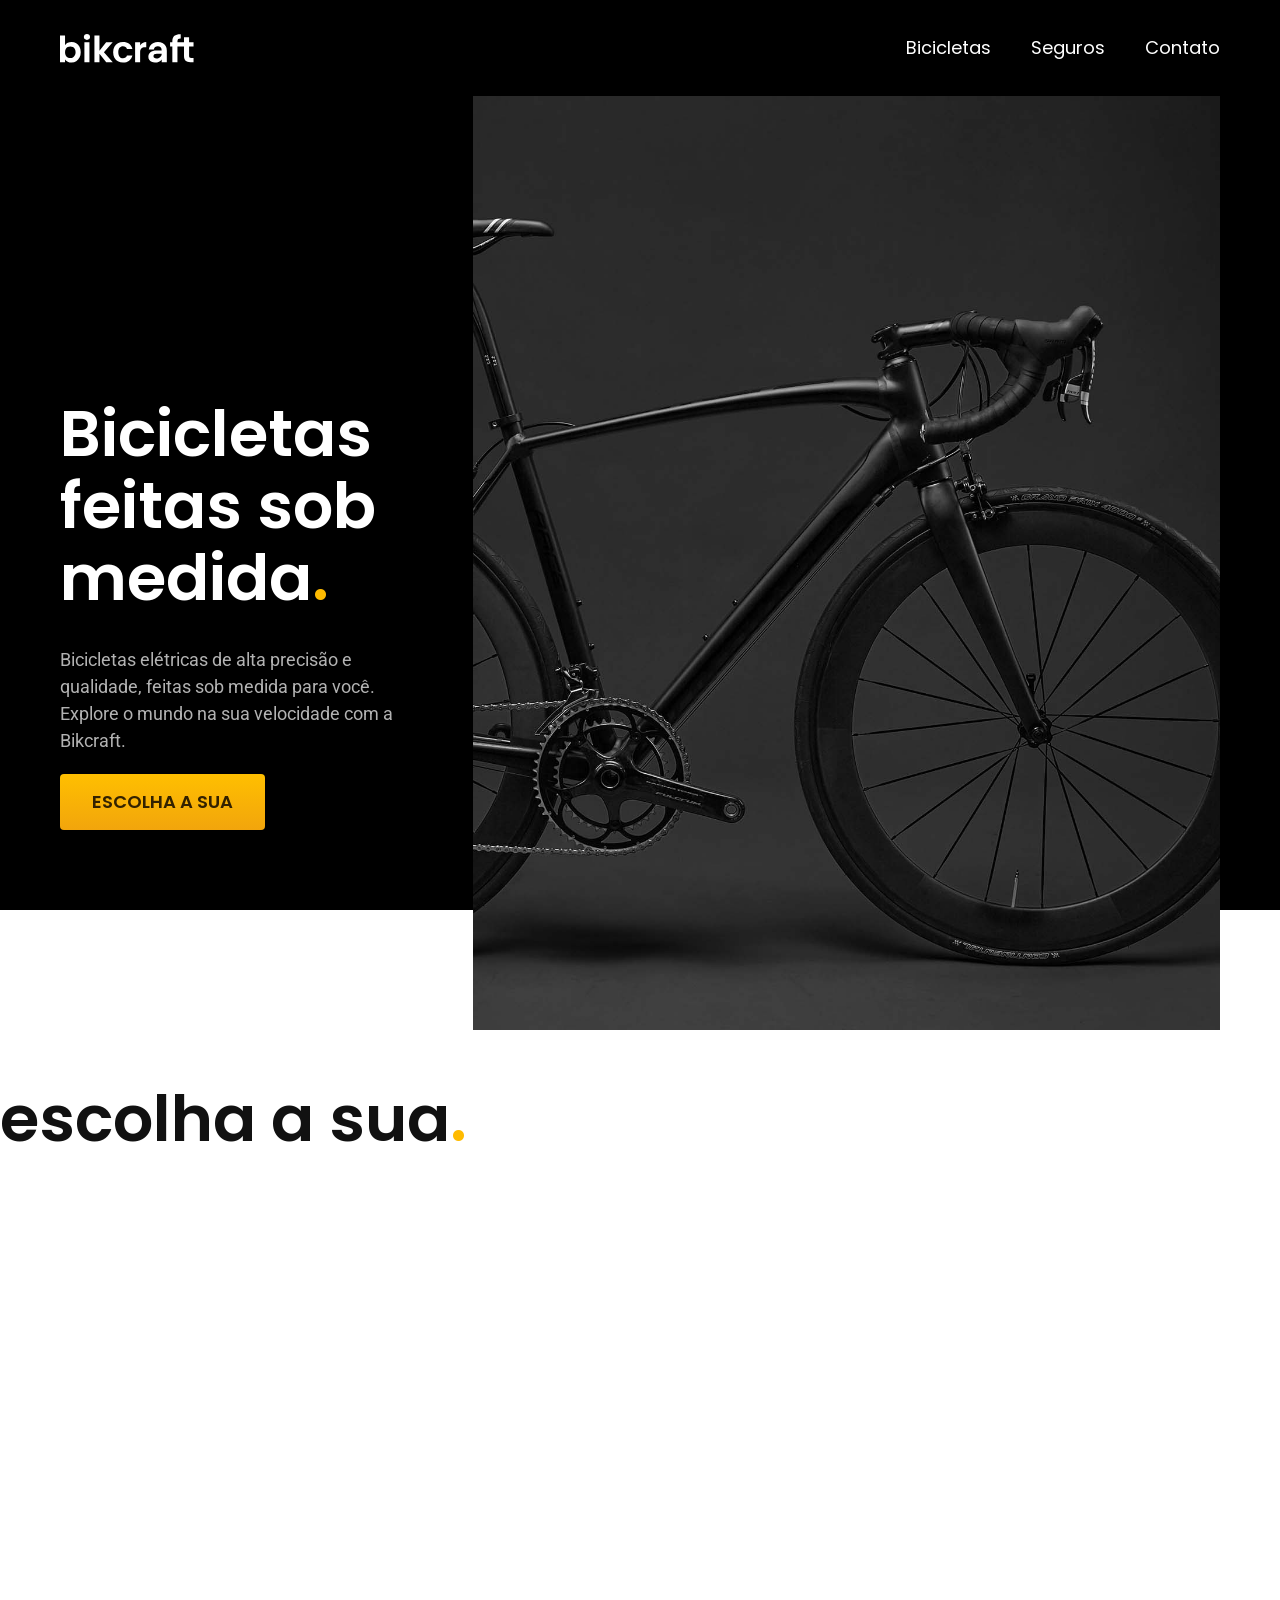
==== index.html @ 5e31e91d "Tipografia Utilitária" ====
<!DOCTYPE html>

<html lang="pt-br">

<head>
    <meta charset="UTF-8">
    <meta name="viewport" content="width=device-width, initial-scale=1.0">
    <title>Bikcraft - Bicicletas Elétricas</title>
    <meta name="description" content="Bicicletas elétricas de alta precisão e qualidade, feitas sob medida para o cliente. Explore o mundo na sua velocidade com a Bikcraft.">

    <link rel="stylesheet" href="./css/style.css">

    <link rel="preconnect" href="https://fonts.googleapis.com">
    <link rel="preconnect" href="https://fonts.gstatic.com" crossorigin>
    <link href="https://fonts.googleapis.com/css2?family=Poppins:wght@400;600&family=Roboto:ital,wght@0,100..900;1,100..900&display=swap" rel="stylesheet">
</head>

<body>
    <header class="header-bg">
        <div class="header">
            <a href="./">
                <img src="./img/bikcraft.svg" alt="Bikcraft">
            </a>
            <nav aria-label="primaria">
                <ul class="header-menu font-1-m cor-0">
                    <li><a href="./bicicletas.html">Bicicletas</a></li>
                    <li><a href="./seguros.html">Seguros</a></li>
                    <li><a href="./contato.html">Contato</a></li>
                </ul>
            </nav>
        </div>
    </header>

    <main class="introducao-bg">
        <div class="introducao">
            <div class="introducao-conteudo">
                <h1 class="font-1-xxl cor-0">Bicicletas feitas sob medida<span class="cor-p1">.</span></h1>
                <p class="font-2-l cor-5">Bicicletas elétricas de alta precisão e qualidade, feitas sob medida para você. Explore o mundo na sua velocidade com a Bikcraft.</p>
                <a class="botao" href="./bicicletas.html">Escolha a sua</a>
            </div>
            <div>
                <img src="./img/fotos/introducao.jpg" alt="Bicicleta elétrica preta">
            </div>

        </div>

    </main>

    <h2 class="font-1-xxl">escolha a sua<span class="cor-p1">.</span></h2>
</body>


</html>
---- css/style.css ----
@import "./global/global.css";
@import "./utilidades/tipografia.css";
@import "./utilidades/cores.css";

@import "./global/header.css";

/* Utilitários */
@import "./utilidades/componentes.css";

/* Home */
@import "./home/introducao.css";
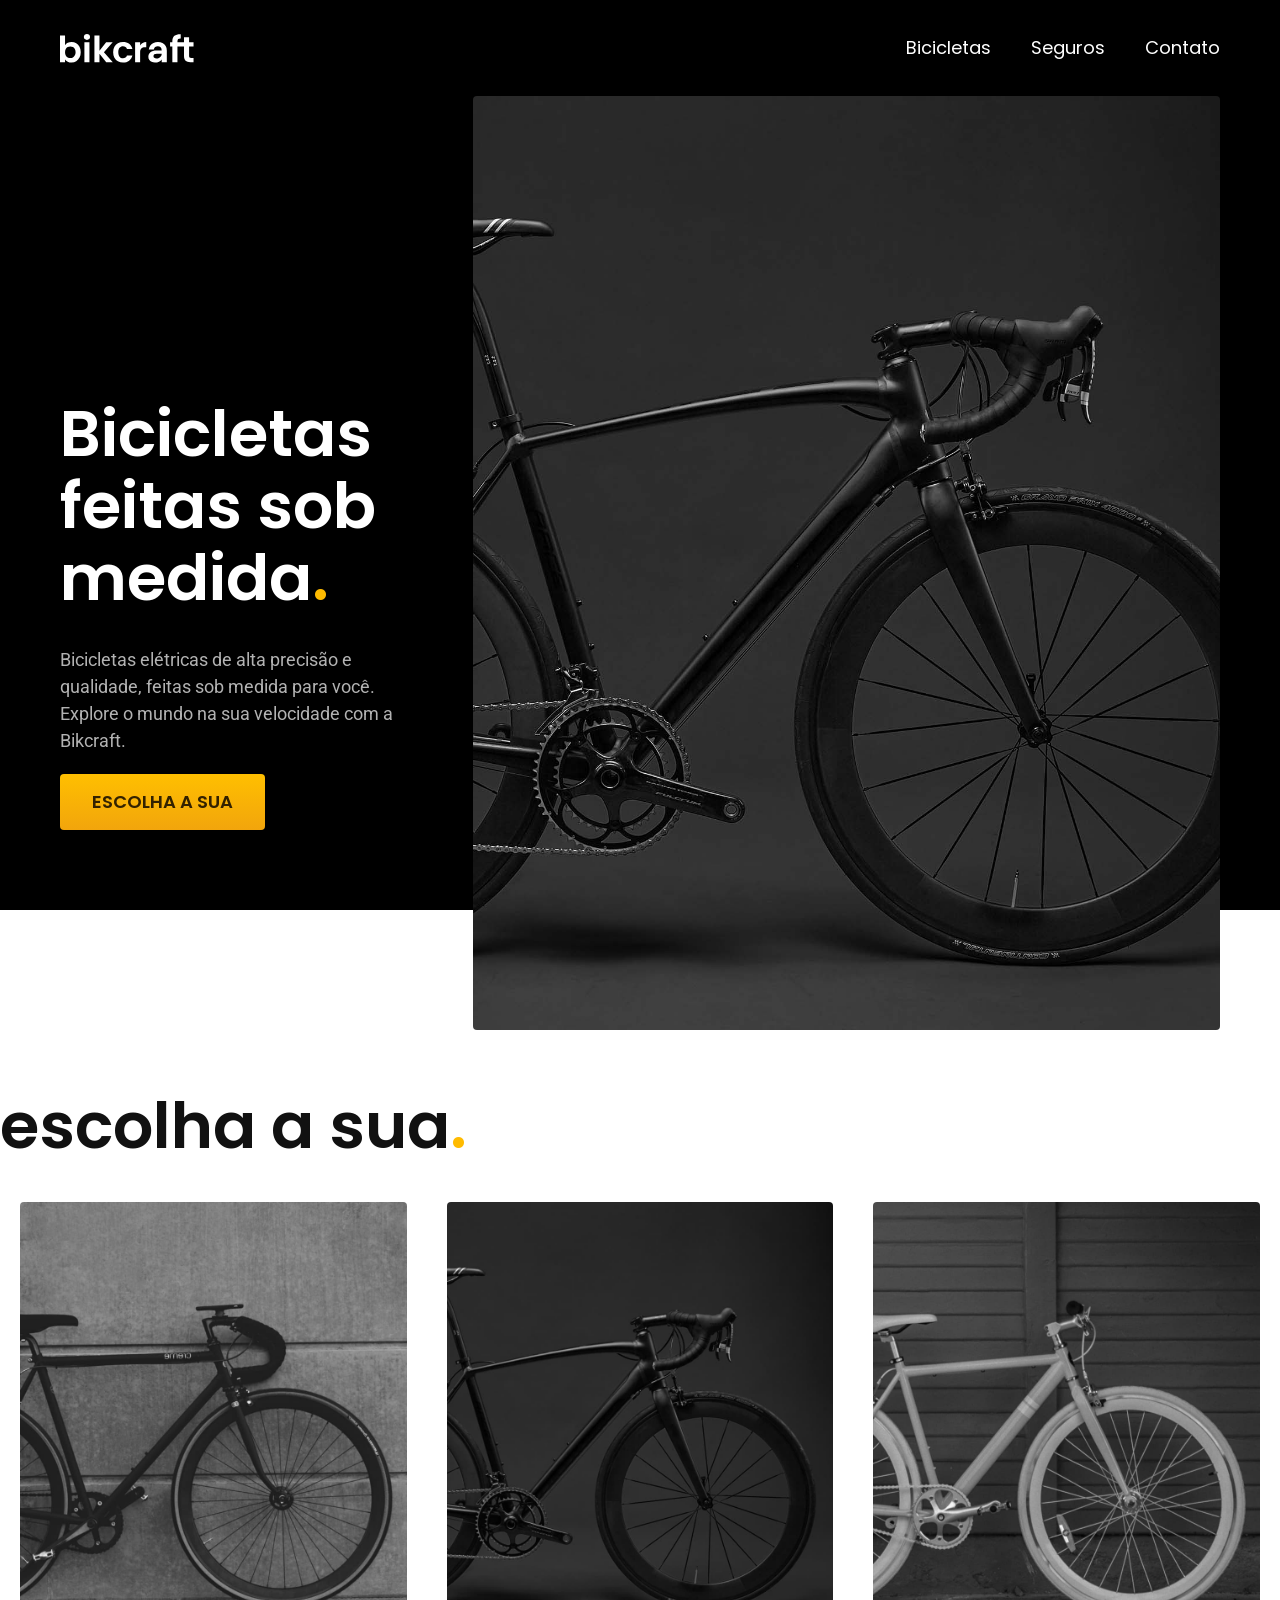
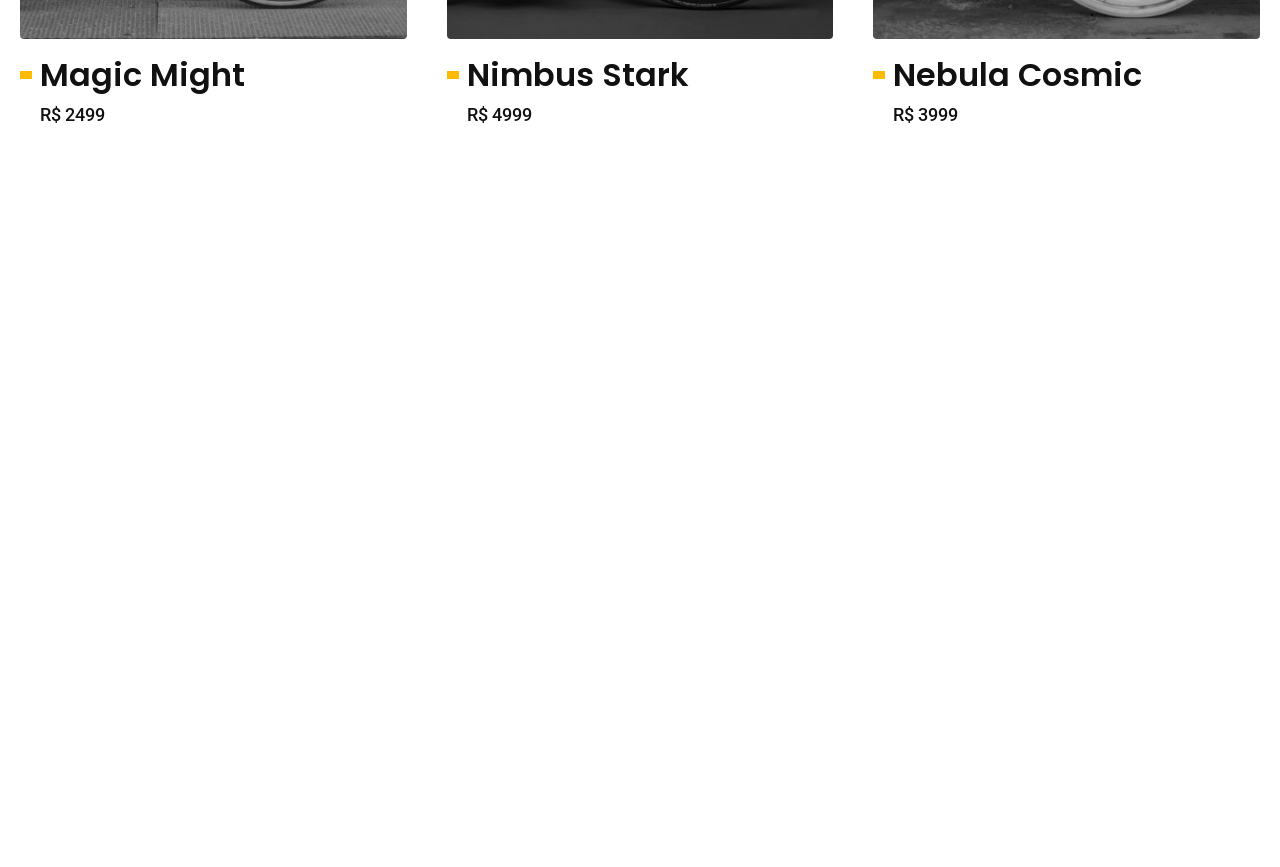
==== commit b3e30473: "Bicicletas Lista" ====
--- a/index.html
+++ b/index.html
@@ -46,7 +46,34 @@
 
     </main>
 
-    <h2 class="font-1-xxl">escolha a sua<span class="cor-p1">.</span></h2>
+    <article class="bicicletas-lista">
+        <h2 class="font-1-xxl">escolha a sua<span class="cor-p1">.</span></h2>
+
+        <ul>
+            <li>
+                <a href="./bicicletas/magic.html">
+                    <img src="/img/bicicletas/magic-home.jpg" alt="Bicicleta preta">
+                    <h3 class="font-1-xl">Magic Might</h3>
+                    <span class="font-2-m">R$ 2499</span>
+                </a>
+            </li>
+            <li>
+                <a href="./bicicletas/nimbus.html">
+                    <img src="/img/bicicletas/nimbus-home.jpg" alt="Bicicleta preta">
+                    <h3 class="font-1-xl">Nimbus Stark</h3>
+                    <span class="font-2-m">R$ 4999</span>
+                </a>
+            </li>
+            <li>
+                <a href="./bicicletas/nebula.html">
+                    <img src="/img/bicicletas/nebula-home.jpg" alt="Bicicleta preta">
+                    <h3 class="font-1-xl">Nebula Cosmic</h3>
+                    <span class="font-2-m">R$ 3999</span>
+                </a>
+            </li>
+        </ul>
+    </article>
+
 </body>
 
 
--- a/css/style.css
+++ b/css/style.css
@@ -9,3 +9,6 @@
 
 /* Home */
 @import "./home/introducao.css";
+
+/* Bicicletas */
+@import "./bicicletas/bicicletas-lista.css";
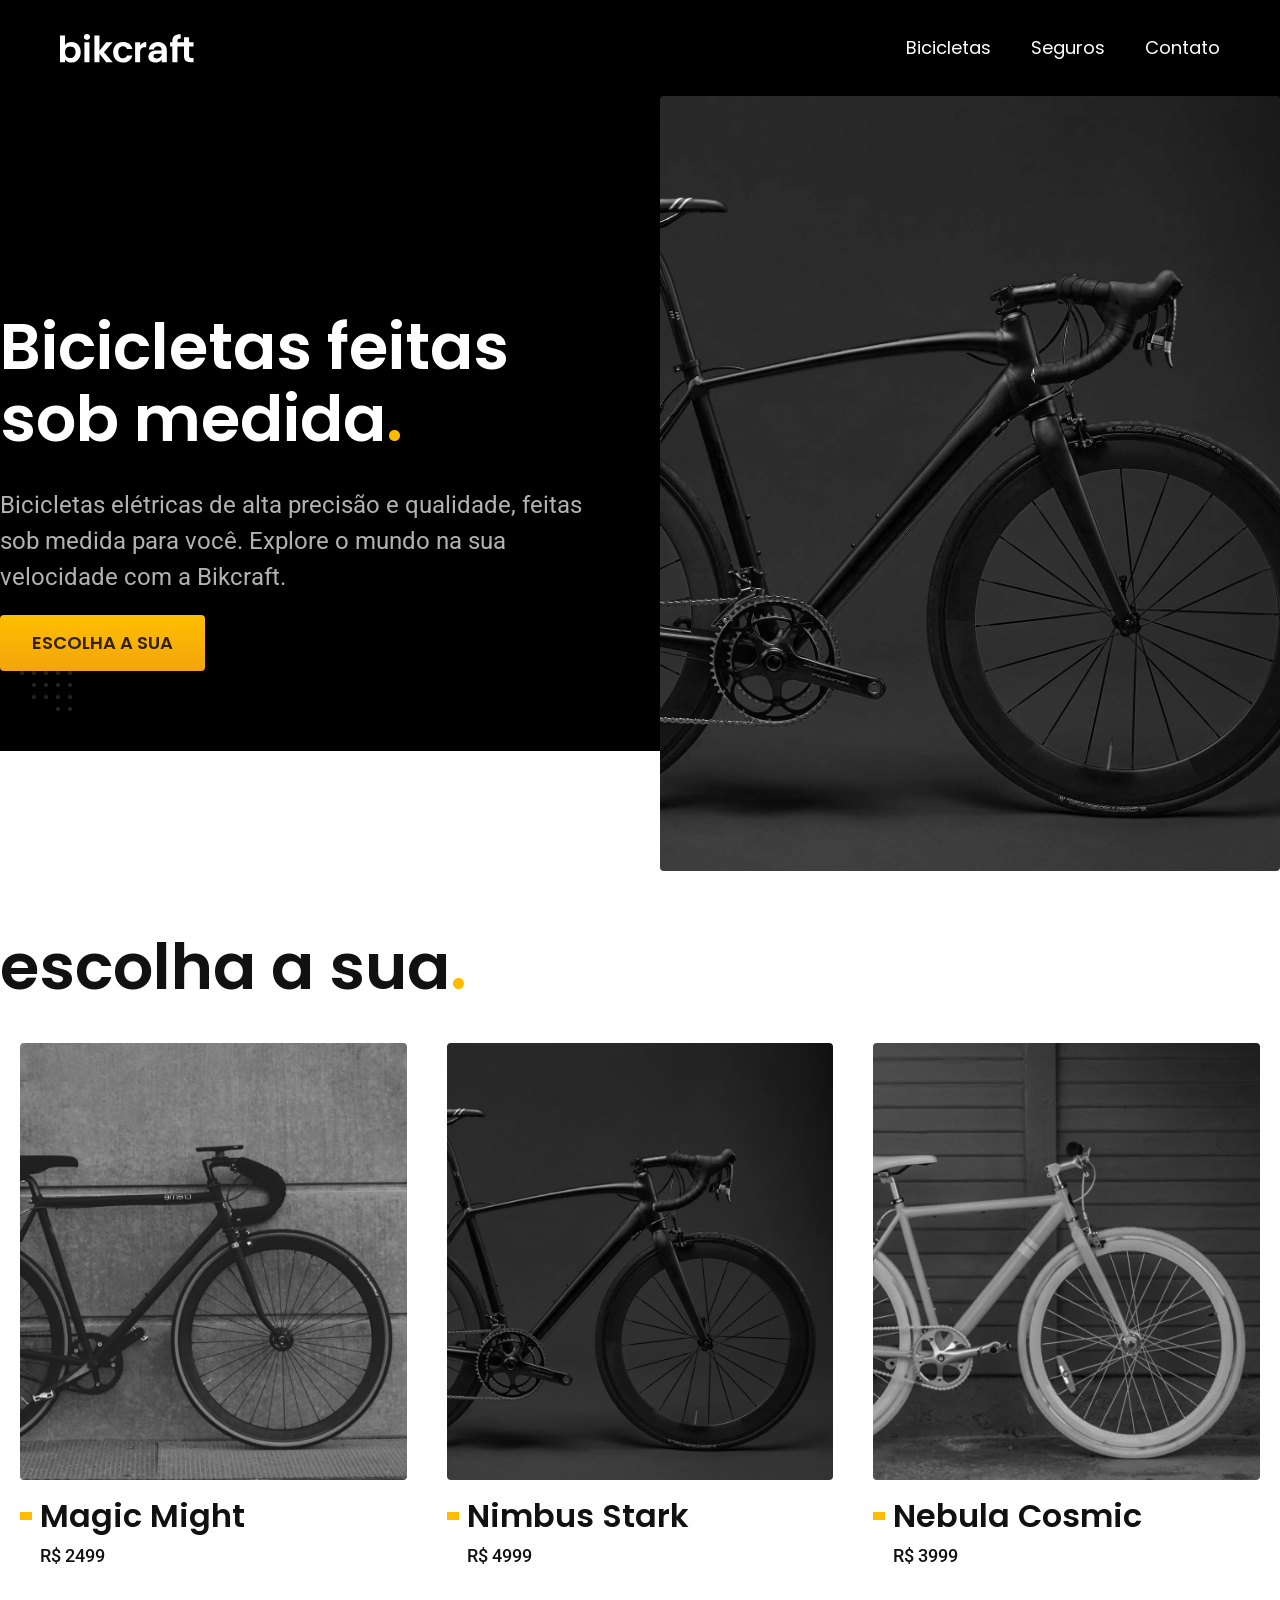
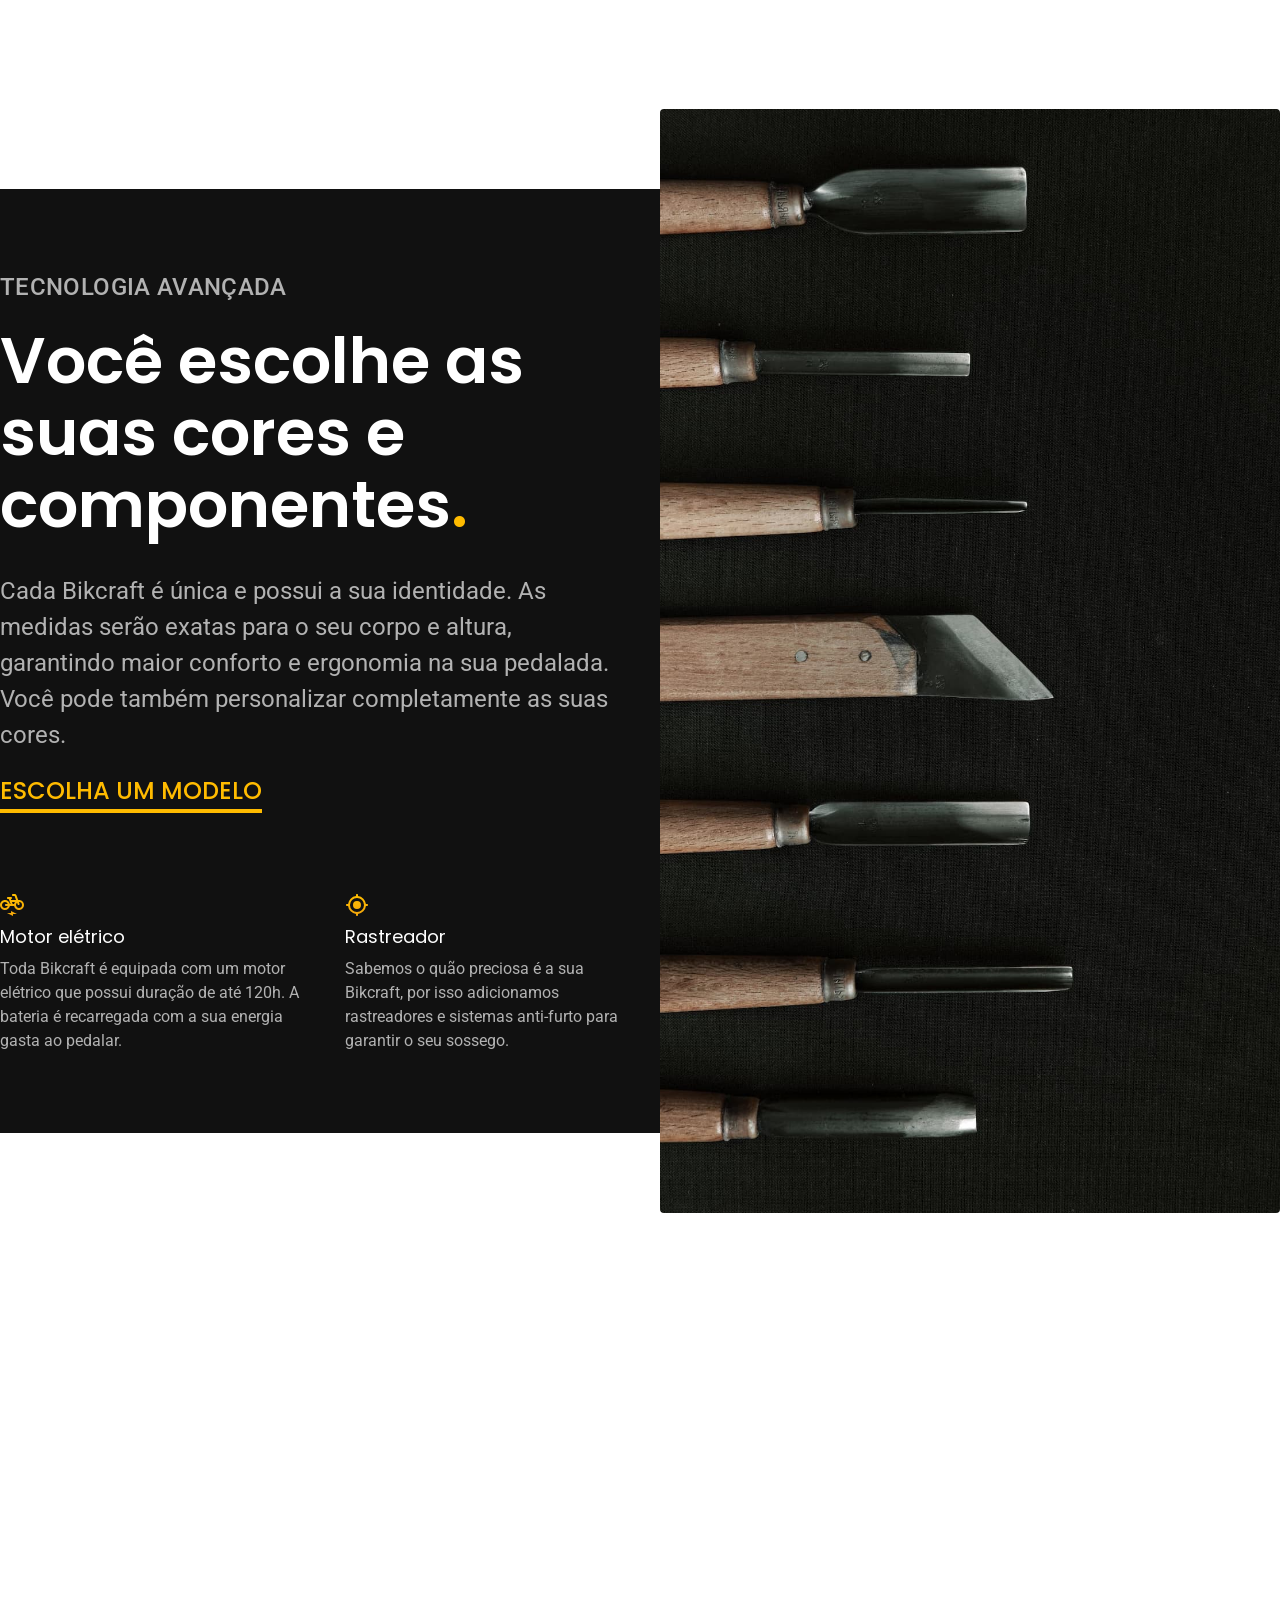
==== commit a32d0a0a: "Tecnologia" ====
--- a/index.html
+++ b/index.html
@@ -74,6 +74,31 @@
         </ul>
     </article>
 
+    <article class="tecnologia-bg">
+        <div class="tecnologia container">
+            <div class="tecnologia-conteudo">
+                <span class="font-2-l-b cor-5">Tecnologia Avançada</span>
+                <h2 class="font-1-xxl cor-0">Você escolhe as suas cores e componentes<span class="cor-p1">.</span></h2>
+                <p class="font-2-l cor-5">Cada Bikcraft é única e possui a sua identidade. As medidas serão exatas para o seu corpo e altura, garantindo maior conforto e ergonomia na sua pedalada. Você pode também personalizar completamente as suas cores.</p>
+                <a class="link" href="./bicicletas.html">Escolha um modelo</a>
+                <div class="tecnologia-vantagens">
+                    <div>
+                        <img src="./img/icones/eletrica.svg" alt="">
+                        <h3 class="font-1-m cor-0">Motor elétrico</h3>
+                        <p class="font-2-s cor-5">Toda Bikcraft é equipada com um motor elétrico que possui duração de até 120h. A bateria é recarregada com a sua energia gasta ao pedalar.</p>
+                    </div>
+                    <div>
+                        <img src="./img/icones/rastreador.svg" alt="">
+                        <h3 class="font-1-m cor-0">Rastreador</h3>
+                        <p class="font-2-s cor-5">Sabemos o quão preciosa é a sua Bikcraft, por isso adicionamos rastreadores e sistemas anti-furto para garantir o seu sossego.</p>
+                    </div>
+                </div>
+            </div>
+            <div class="tecnologia-imagem">
+                <img src="./img/fotos/tecnologia.jpg" alt="">
+            </div>
+        </div>
+    </article>
 </body>
 
 
--- a/css/style.css
+++ b/css/style.css
@@ -9,6 +9,7 @@
 
 /* Home */
 @import "./home/introducao.css";
+@import "./home/tecnologia.css";
 
 /* Bicicletas */
 @import "./bicicletas/bicicletas-lista.css";
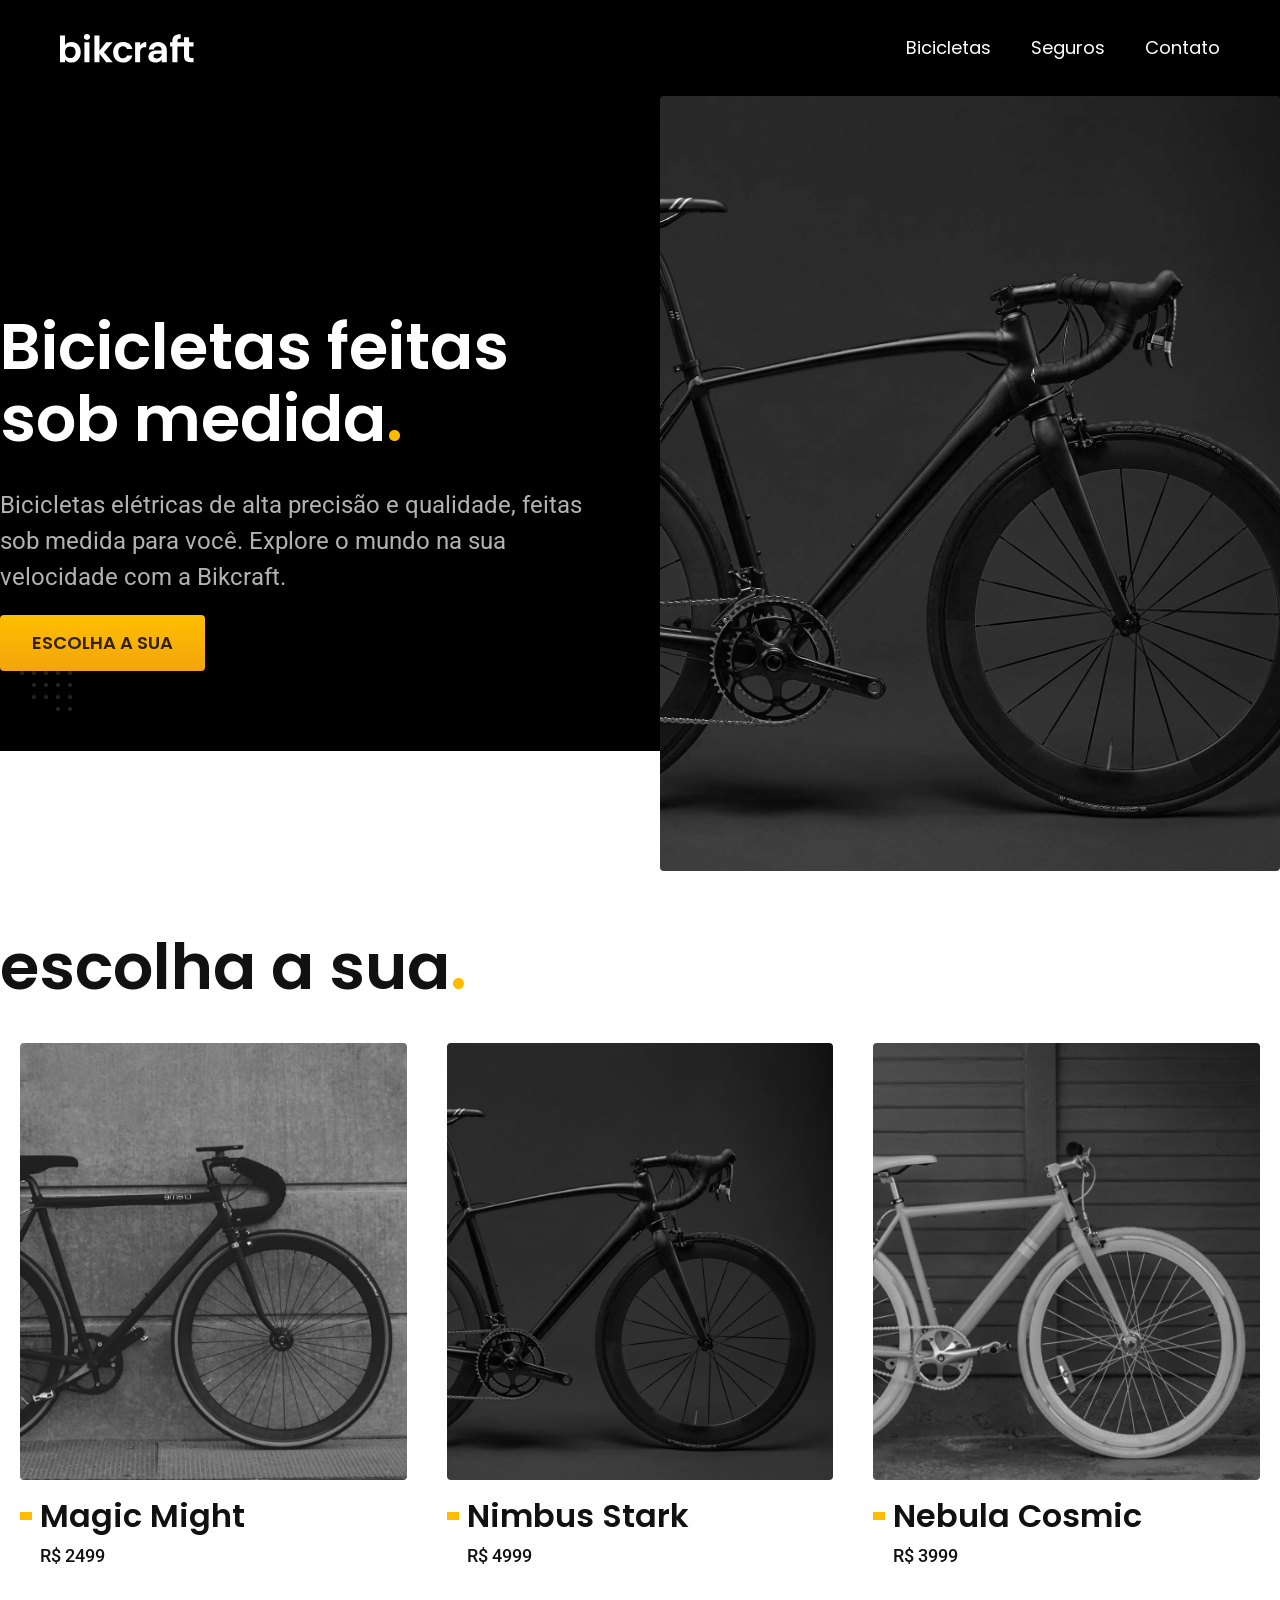
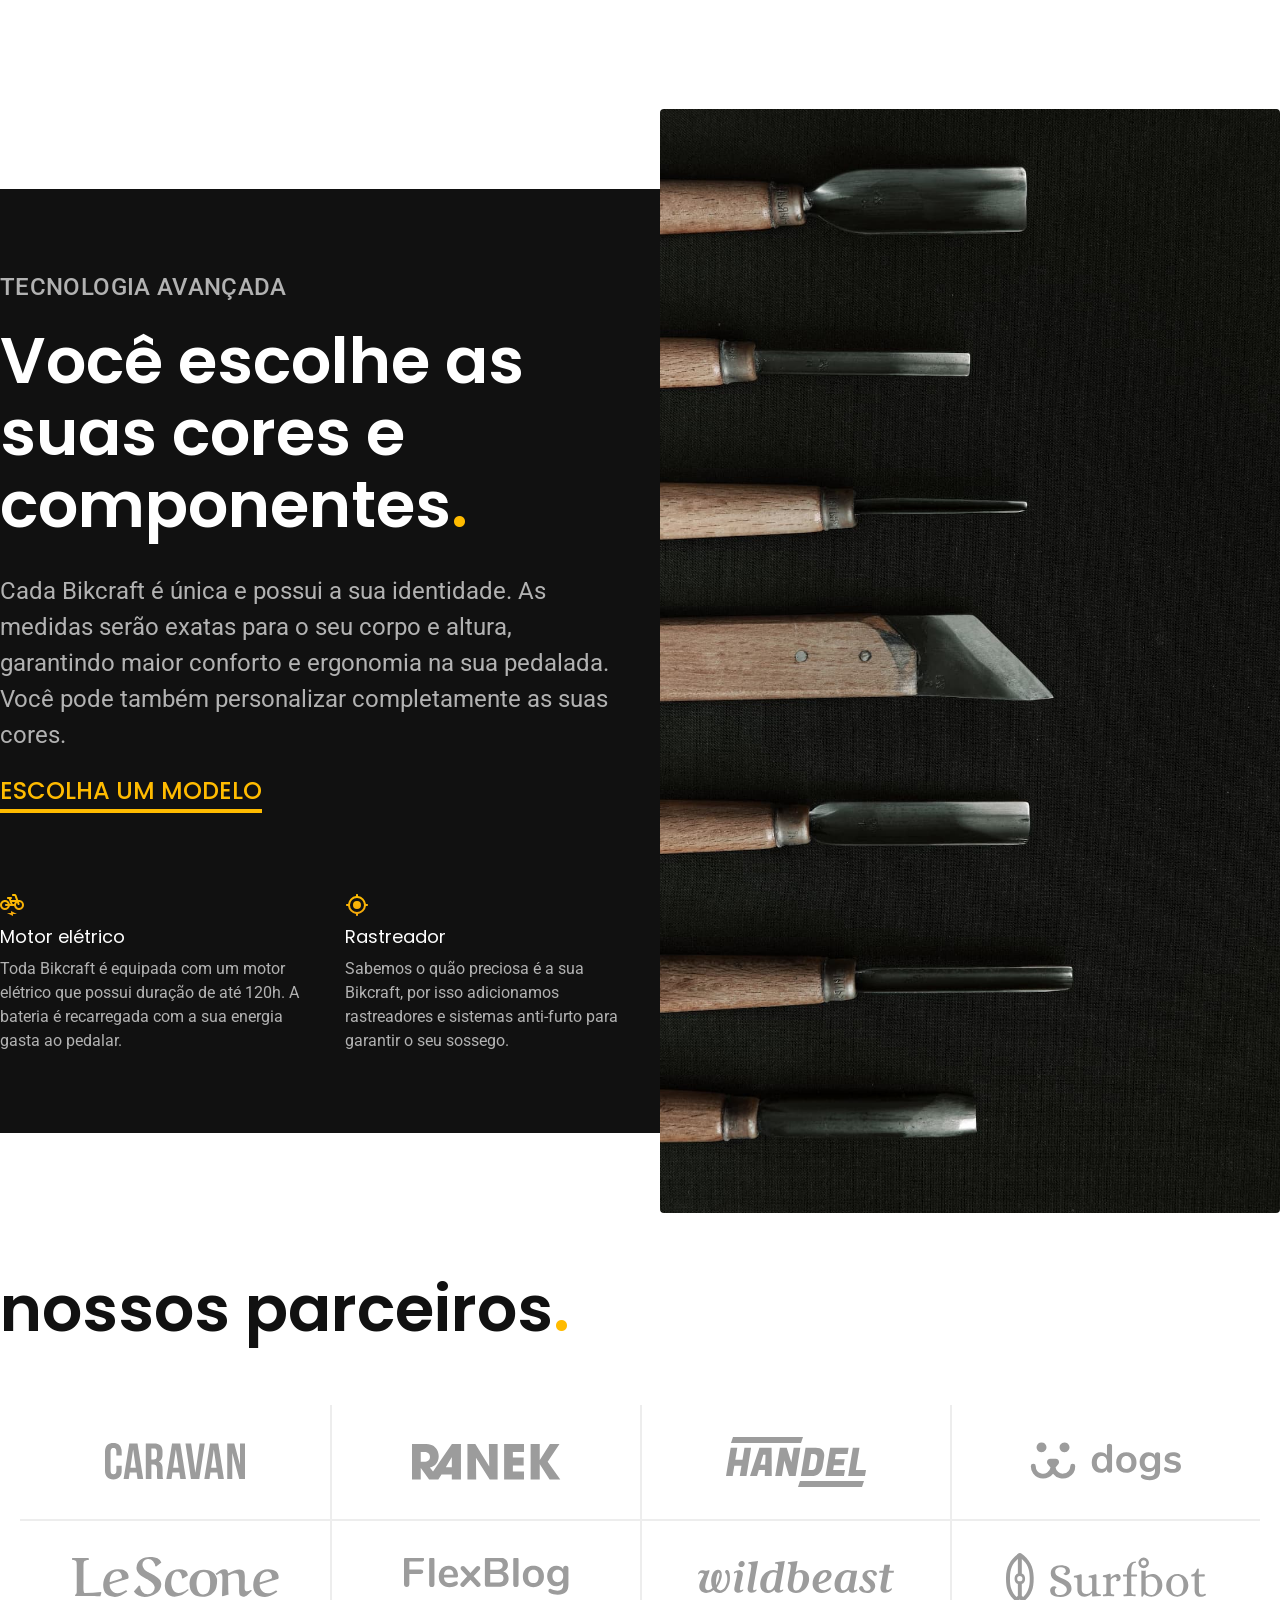
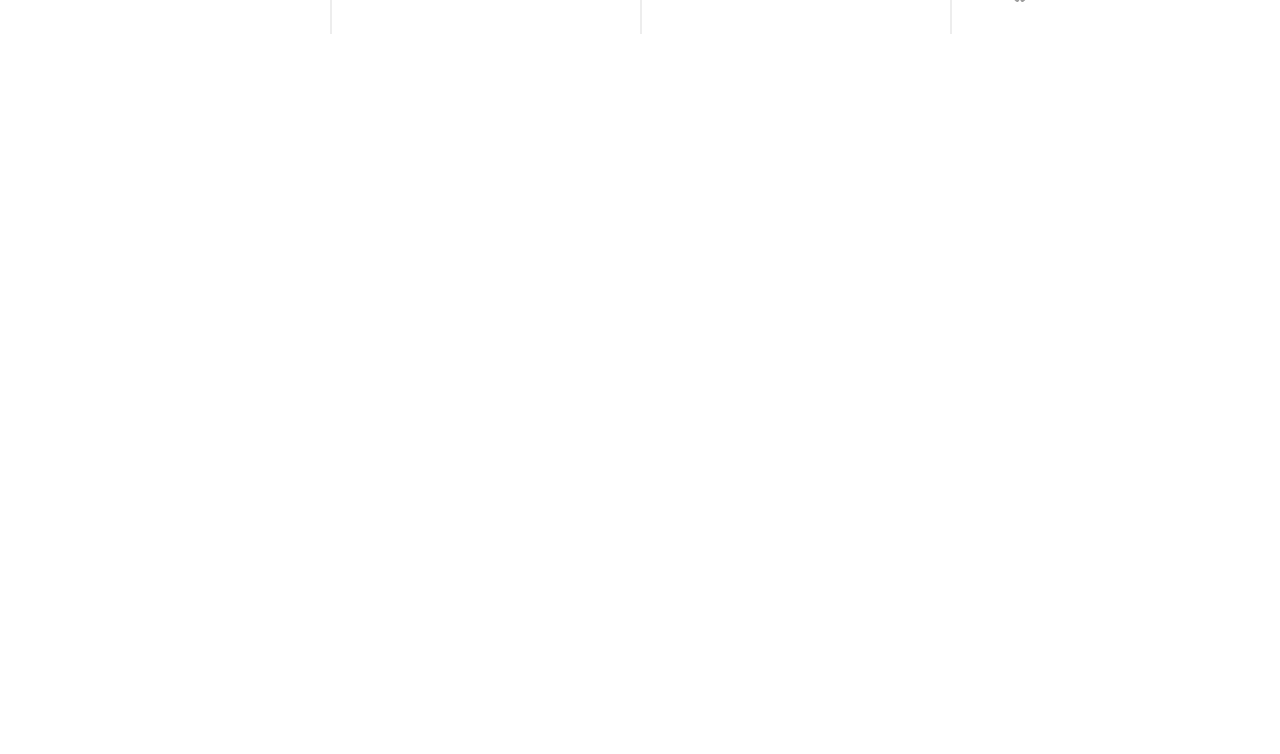
==== commit 28dde0f3: "Parceiros" ====
--- a/index.html
+++ b/index.html
@@ -99,6 +99,21 @@
             </div>
         </div>
     </article>
+
+    <section class="parceiros" aria-label="Nossos Parceiros">
+        <h2 class="container font-1-xxl">nossos parceiros<span class="cor-p1">.</span></h2>
+
+        <ul>
+            <li><img src="./img/parceiros/caravan.svg" alt="Caravan" width="140" height="38"></li>
+            <li><img src="./img/parceiros/ranek.svg" alt="Ranek" width="149" height="36"></li>
+            <li><img src="./img/parceiros/handel.svg" alt="Handel" width="140" height="50"></li>
+            <li><img src="./img/parceiros/dogs.svg" alt="Dogs" width="152" height="39"></li>
+            <li><img src="./img/parceiros/lescone.svg" alt="LeScone" width="208" height="41"></li>
+            <li><img src="./img/parceiros/flexblog.svg" alt="FlexBlog" width="165" height="38"></li>
+            <li><img src="./img/parceiros/wildbeast.svg" alt="Wildbeast" width="196" height="34"></li>
+            <li><img src="./img/parceiros/surfbot.svg" alt="Surfbot" width="200" height="49"></li>
+        </ul>
+    </section>
 </body>
 
 
--- a/css/style.css
+++ b/css/style.css
@@ -10,6 +10,6 @@
 /* Home */
 @import "./home/introducao.css";
 @import "./home/tecnologia.css";
-
+@import "./home/parceiros.css";
 /* Bicicletas */
 @import "./bicicletas/bicicletas-lista.css";
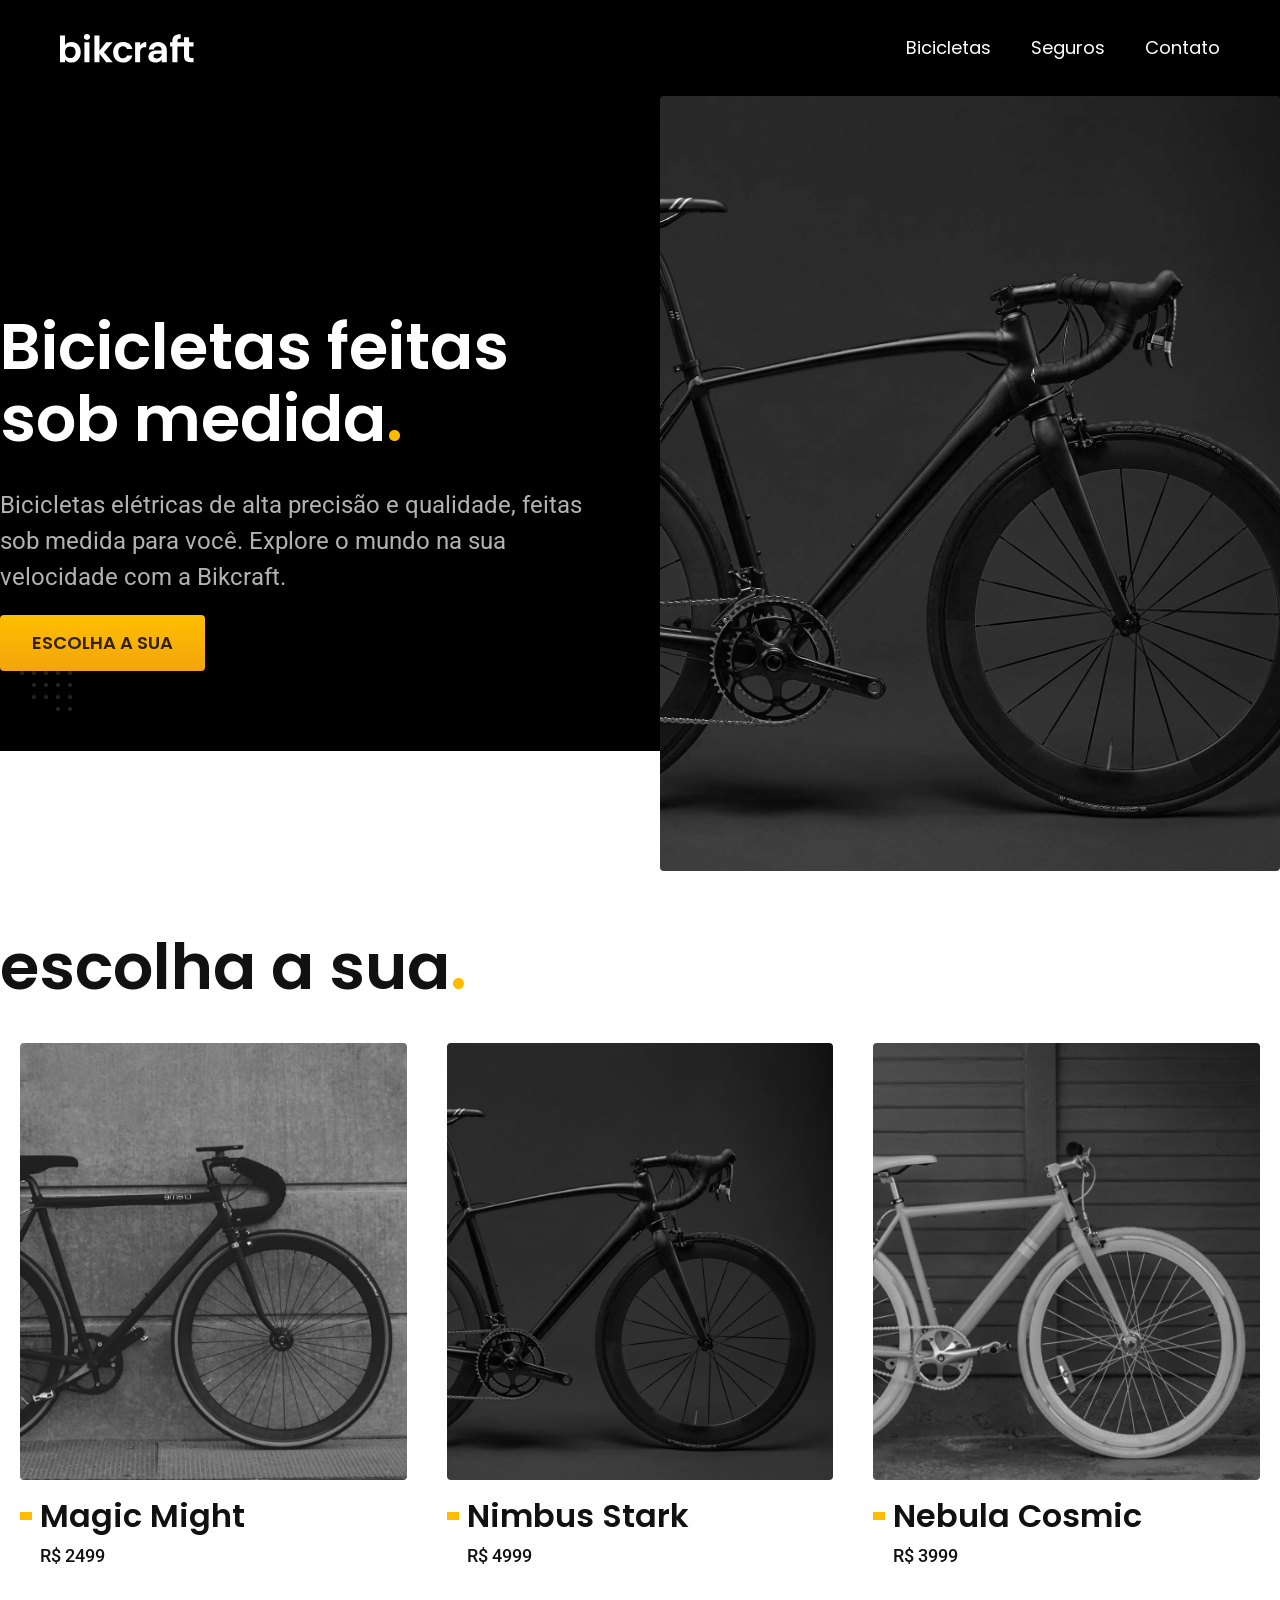
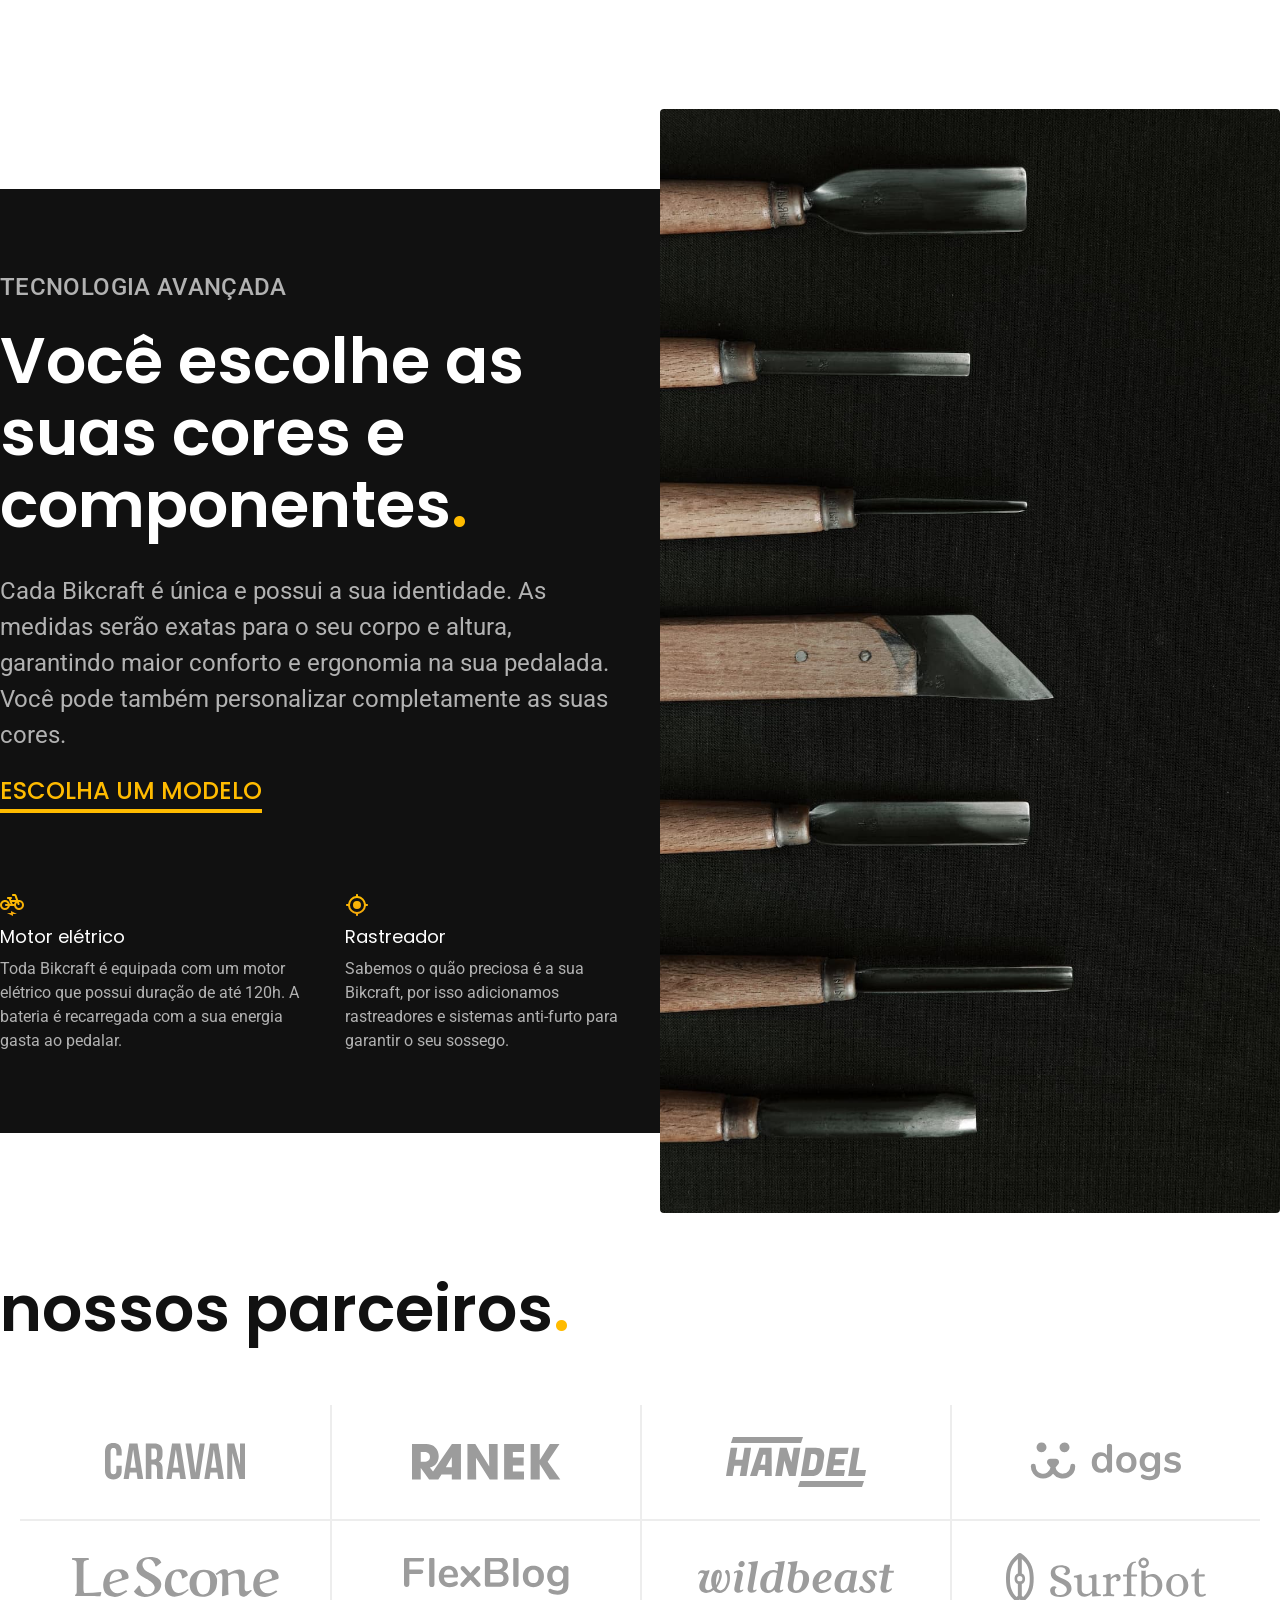
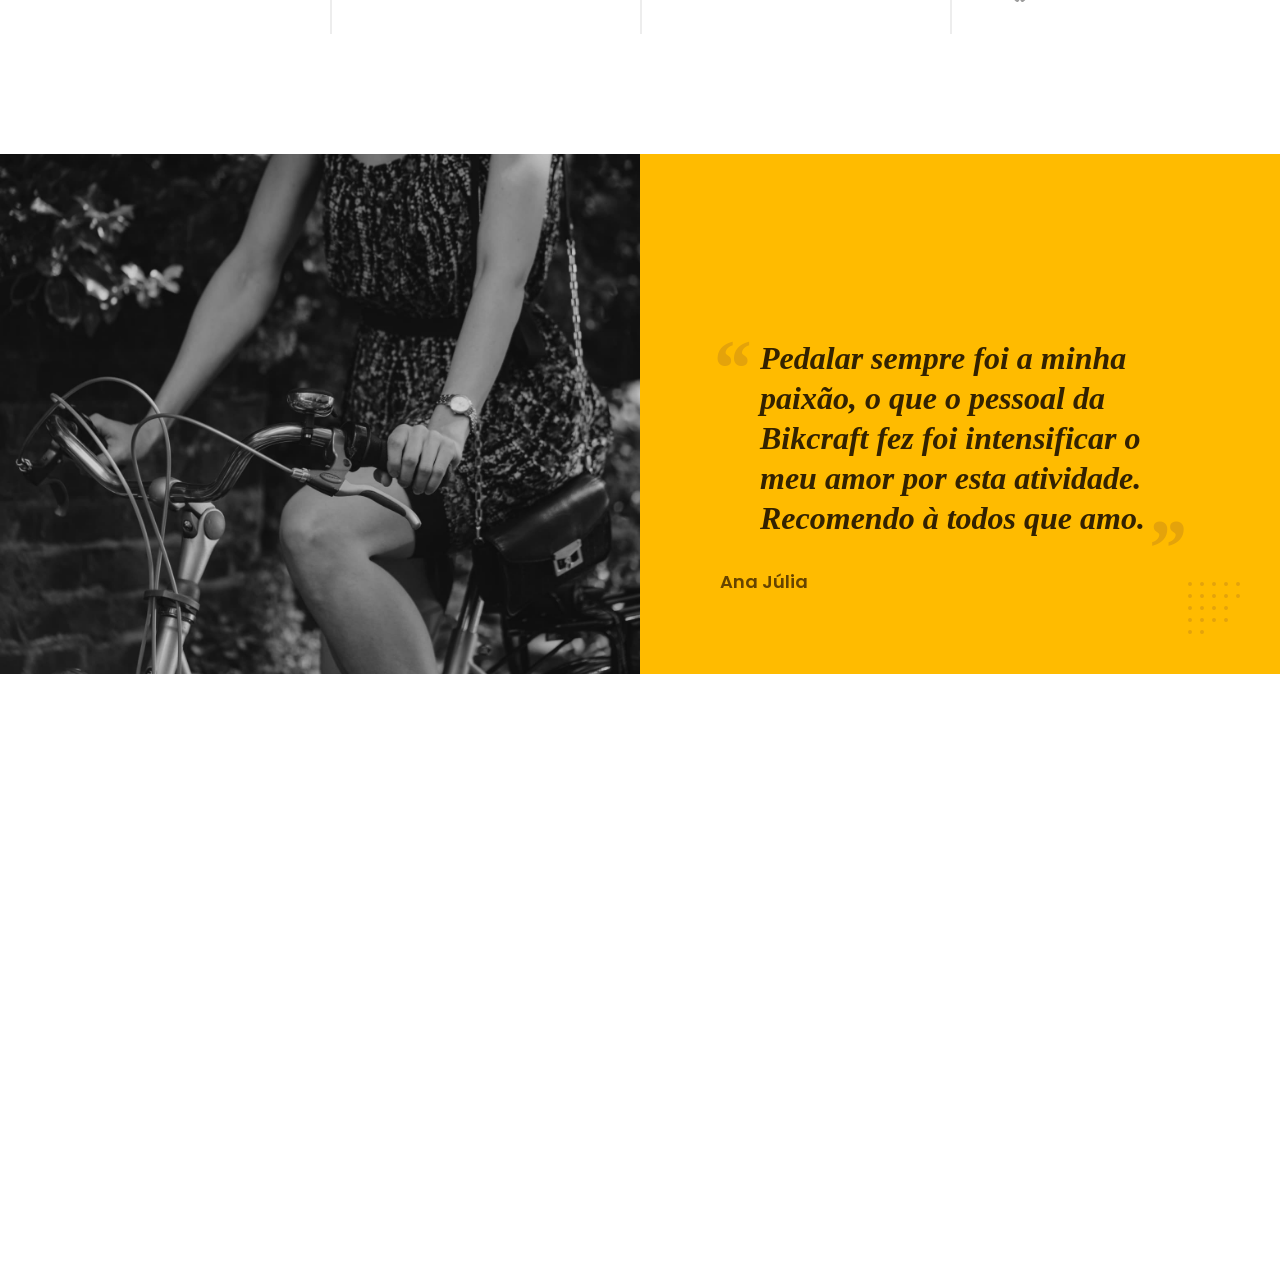
==== commit 9c396169: "Depoimento" ====
--- a/index.html
+++ b/index.html
@@ -114,6 +114,18 @@
             <li><img src="./img/parceiros/surfbot.svg" alt="Surfbot" width="200" height="49"></li>
         </ul>
     </section>
+
+    <section class="depoimento" aria-label="Depoimento">
+        <div>
+            <img src="./img/fotos/depoimento.jpg" width="1560" height="1360" alt="Pessoa pedalando uma bicicleta Bikcraft">
+        </div>
+        <div class="depoimento-conteudo">
+            <blockquote class="font-1-xl cor-p5">
+                <p>Pedalar sempre foi a minha paixão, o que o pessoal da Bikcraft fez foi intensificar o meu amor por esta atividade. Recomendo à todos que amo.</p>
+            </blockquote>
+            <span class="font-1-m-b cor-p4">Ana Júlia</span>
+        </div>
+    </section>
 </body>
 
 
--- a/css/style.css
+++ b/css/style.css
@@ -11,5 +11,6 @@
 @import "./home/introducao.css";
 @import "./home/tecnologia.css";
 @import "./home/parceiros.css";
+@import "./home/depoimento.css";
 /* Bicicletas */
 @import "./bicicletas/bicicletas-lista.css";
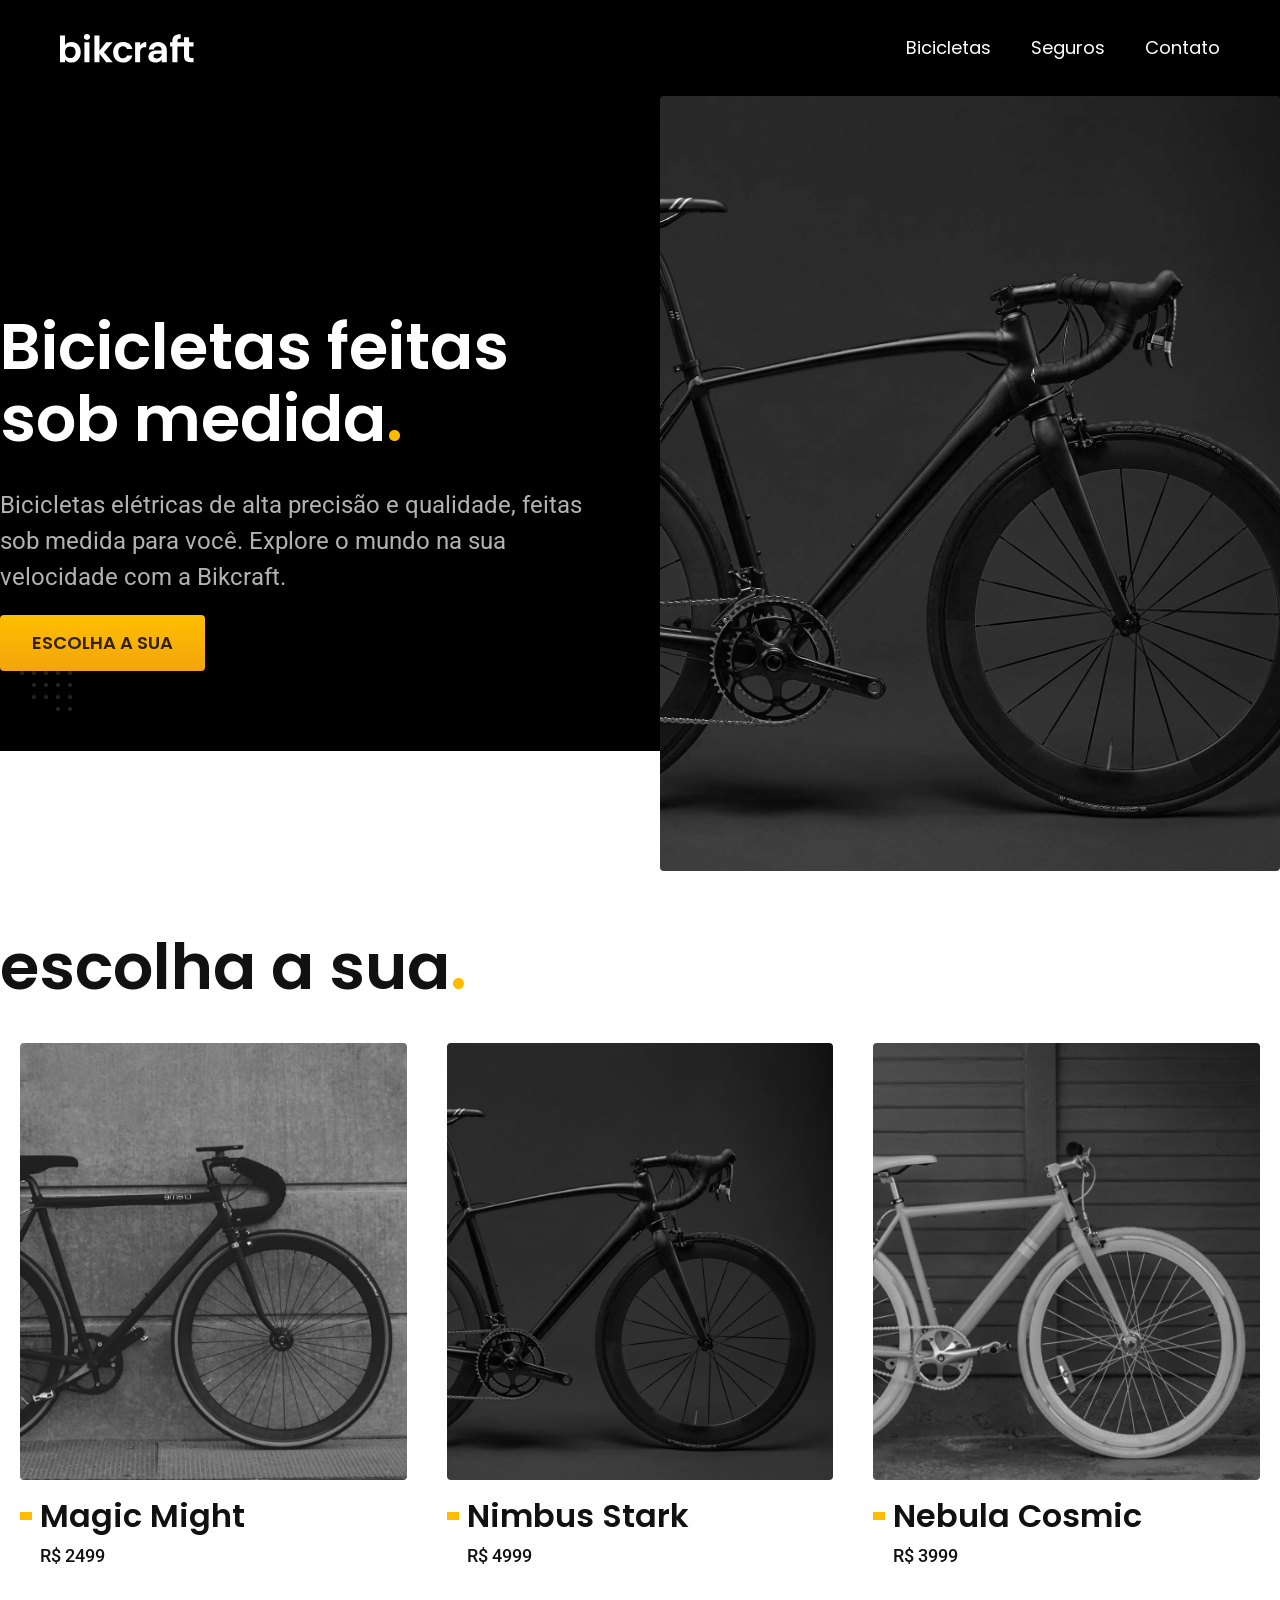
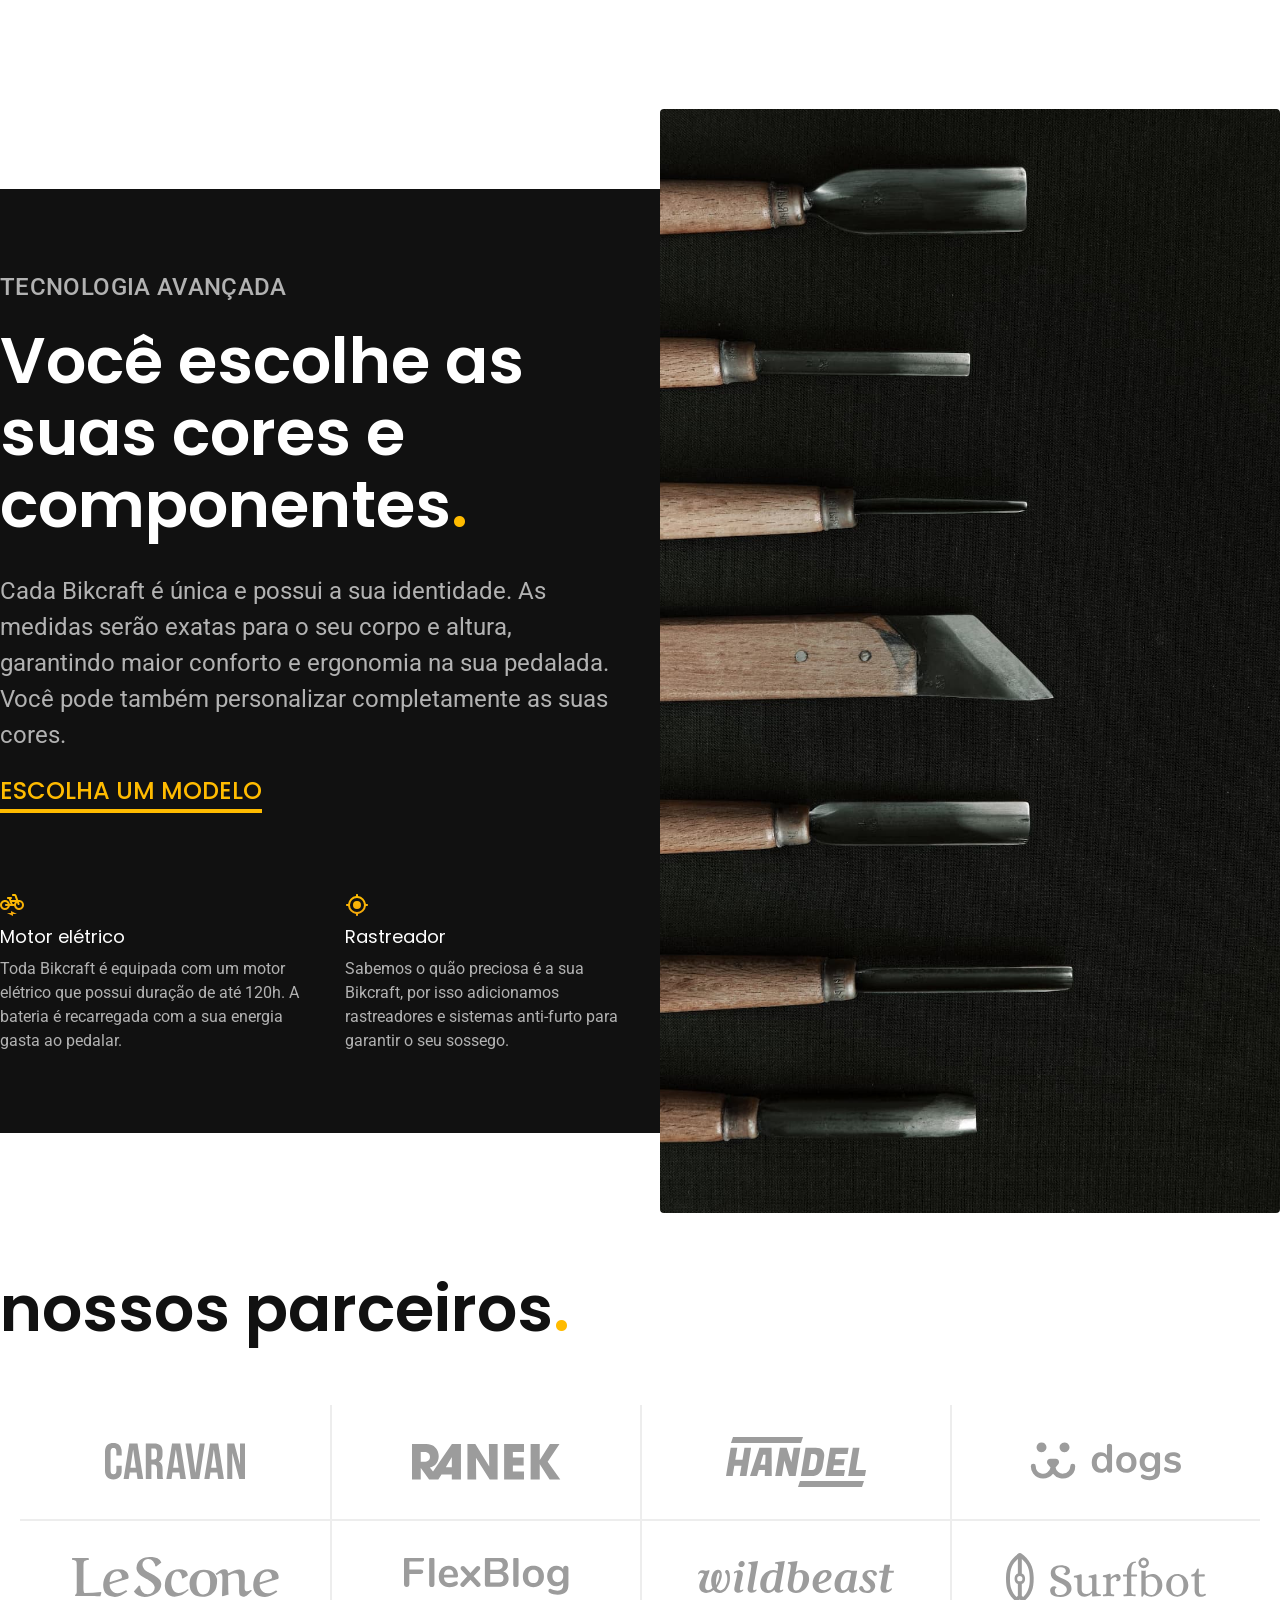
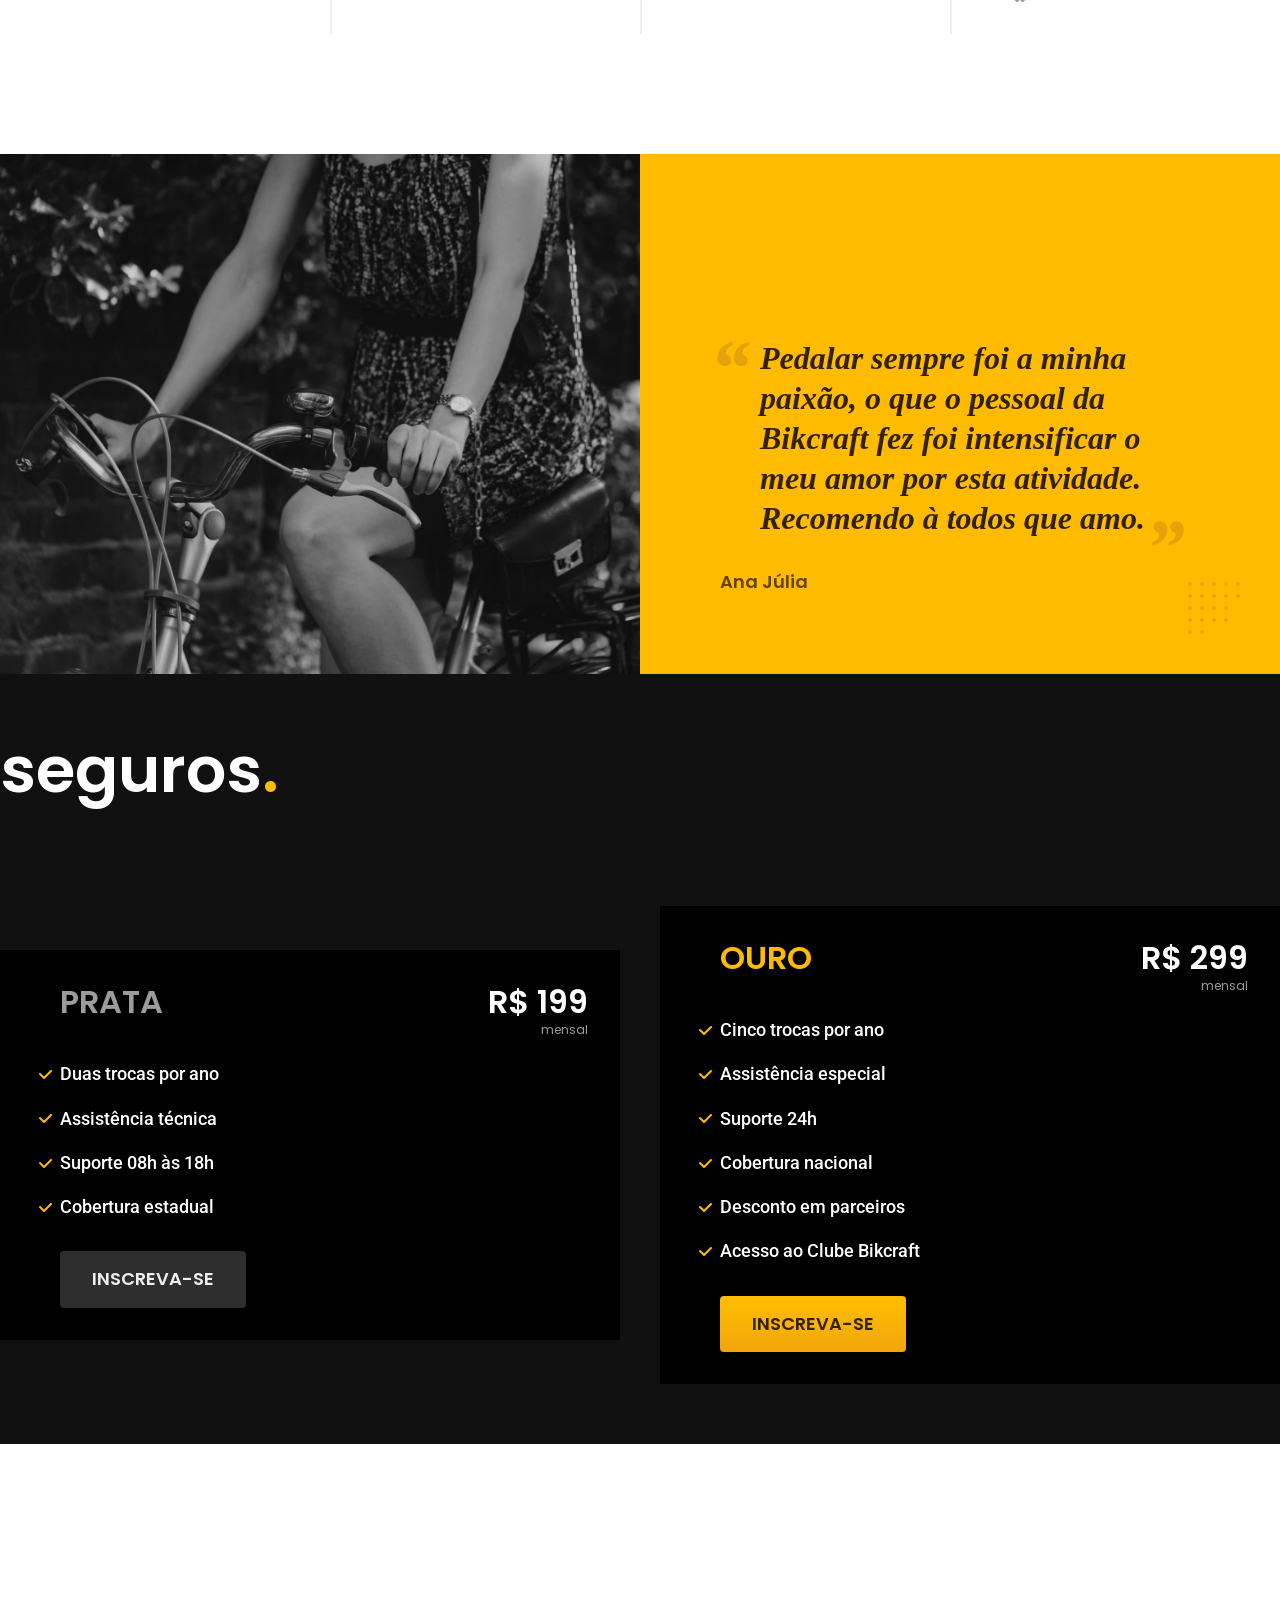
==== commit 1cd1e71d: "Seguros" ====
--- a/index.html
+++ b/index.html
@@ -126,6 +126,37 @@
             <span class="font-1-m-b cor-p4">Ana Júlia</span>
         </div>
     </section>
+
+    <article class="seguros-bg">
+        <div class="seguros container">
+            <h2 class="font-1-xxl cor-0">seguros<span class="cor-p1">.</span></h2>
+            <div class="seguros-item">
+                <h3 class="font-1-xl cor-6">PRATA</h3>
+                <span class="font-1-xl cor-0">R$ 199 <span class="font-1-xs cor-6">mensal</span></span>
+                <ul class="font-2-m cor-0">
+                    <li>Duas trocas por ano</li>
+                    <li>Assistência técnica</li>
+                    <li>Suporte 08h às 18h</li>
+                    <li>Cobertura estadual</li>
+                </ul>
+                <a class="botao secundario" href="./orcamento.html?tipo=seguro&produto=prata">Inscreva-se</a>
+            </div>
+
+            <div class="seguros-item">
+                <h3 class="font-1-xl cor-p1">OURO</h3>
+                <span class="font-1-xl cor-0">R$ 299 <span class="font-1-xs cor-6">mensal</span></span>
+                <ul class="font-2-m cor-0">
+                    <li>Cinco trocas por ano</li>
+                    <li>Assistência especial</li>
+                    <li>Suporte 24h</li>
+                    <li>Cobertura nacional</li>
+                    <li>Desconto em parceiros</li>
+                    <li>Acesso ao Clube Bikcraft</li>
+                </ul>
+                <a class="botao" href="./orcamento.html?tipo=seguro&produto=ouro">Inscreva-se</a>
+            </div>
+        </div>
+    </article>
 </body>
 
 
--- a/css/style.css
+++ b/css/style.css
@@ -13,4 +13,7 @@
 @import "./home/parceiros.css";
 @import "./home/depoimento.css";
 /* Bicicletas */
-@import "./bicicletas/bicicletas-lista.css";+@import "./bicicletas/bicicletas-lista.css";
+
+/* Seguros */
+@import "./seguros/seguros.css";
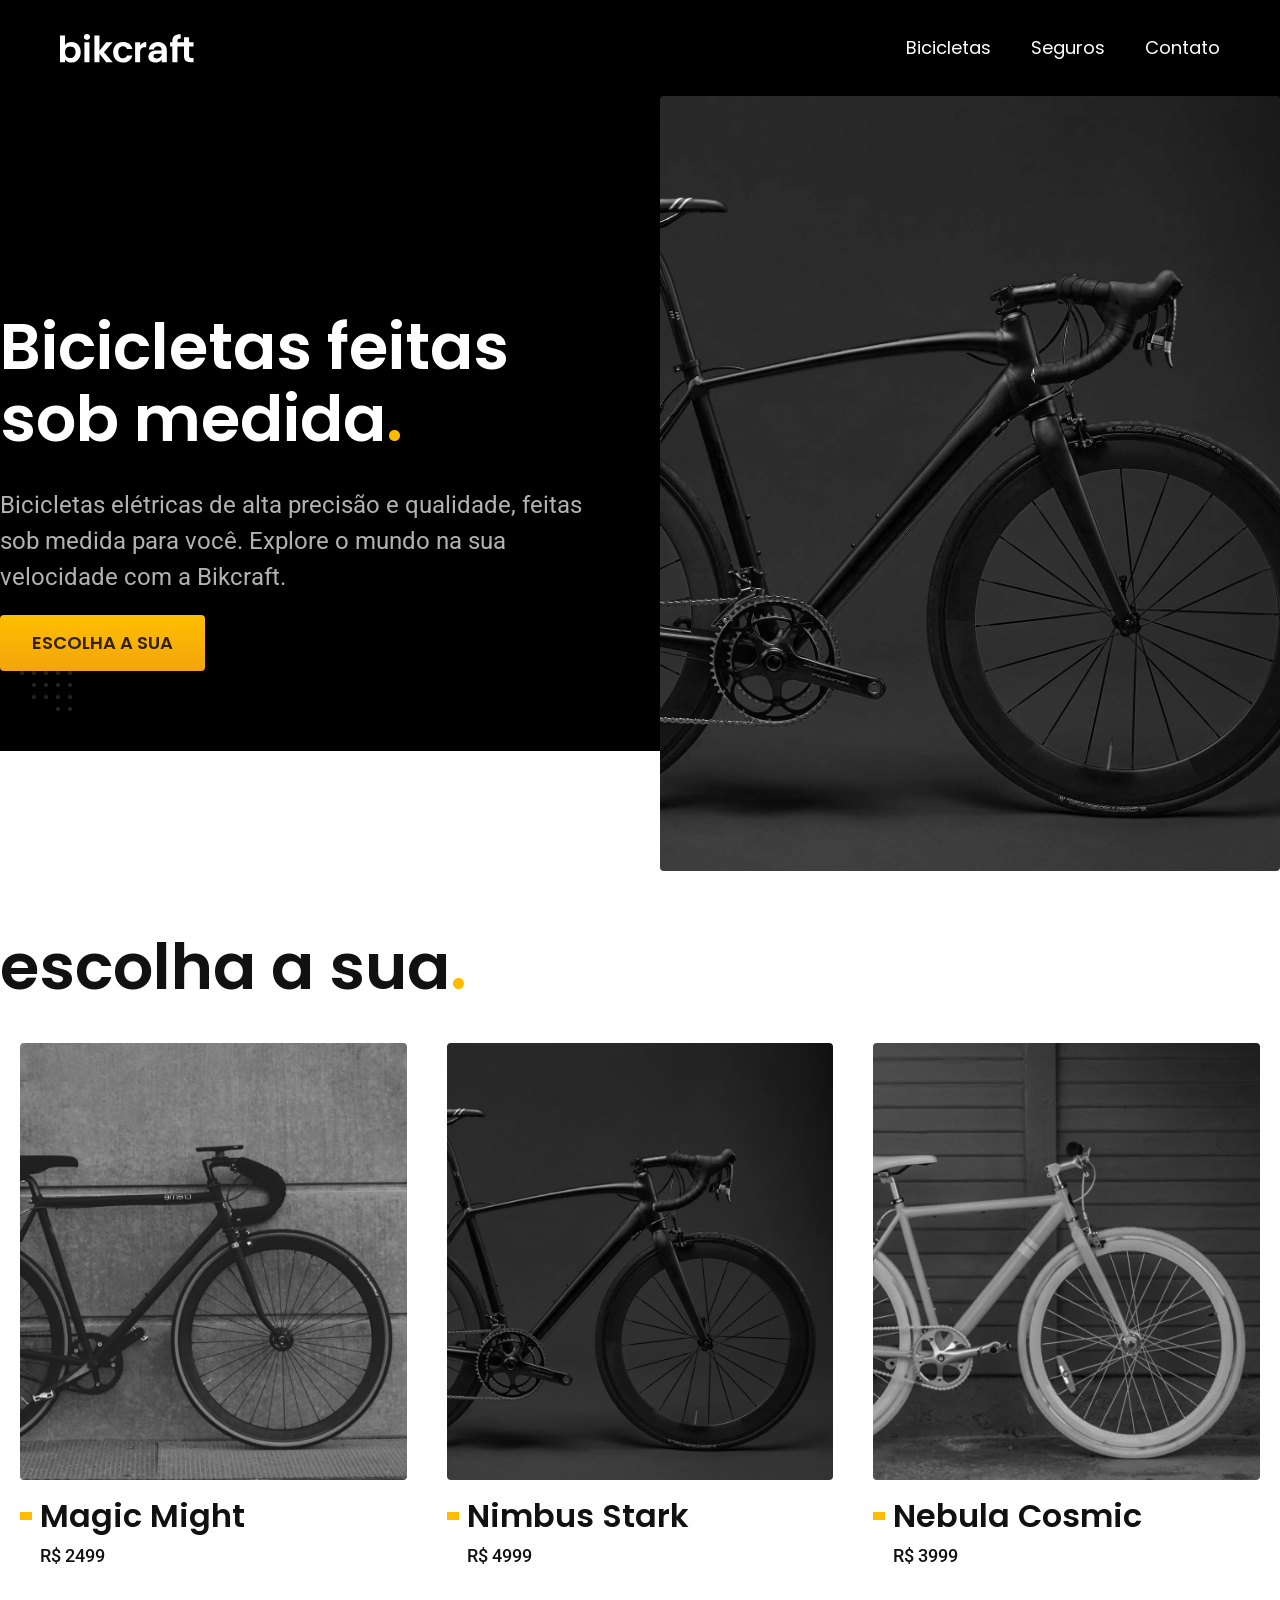
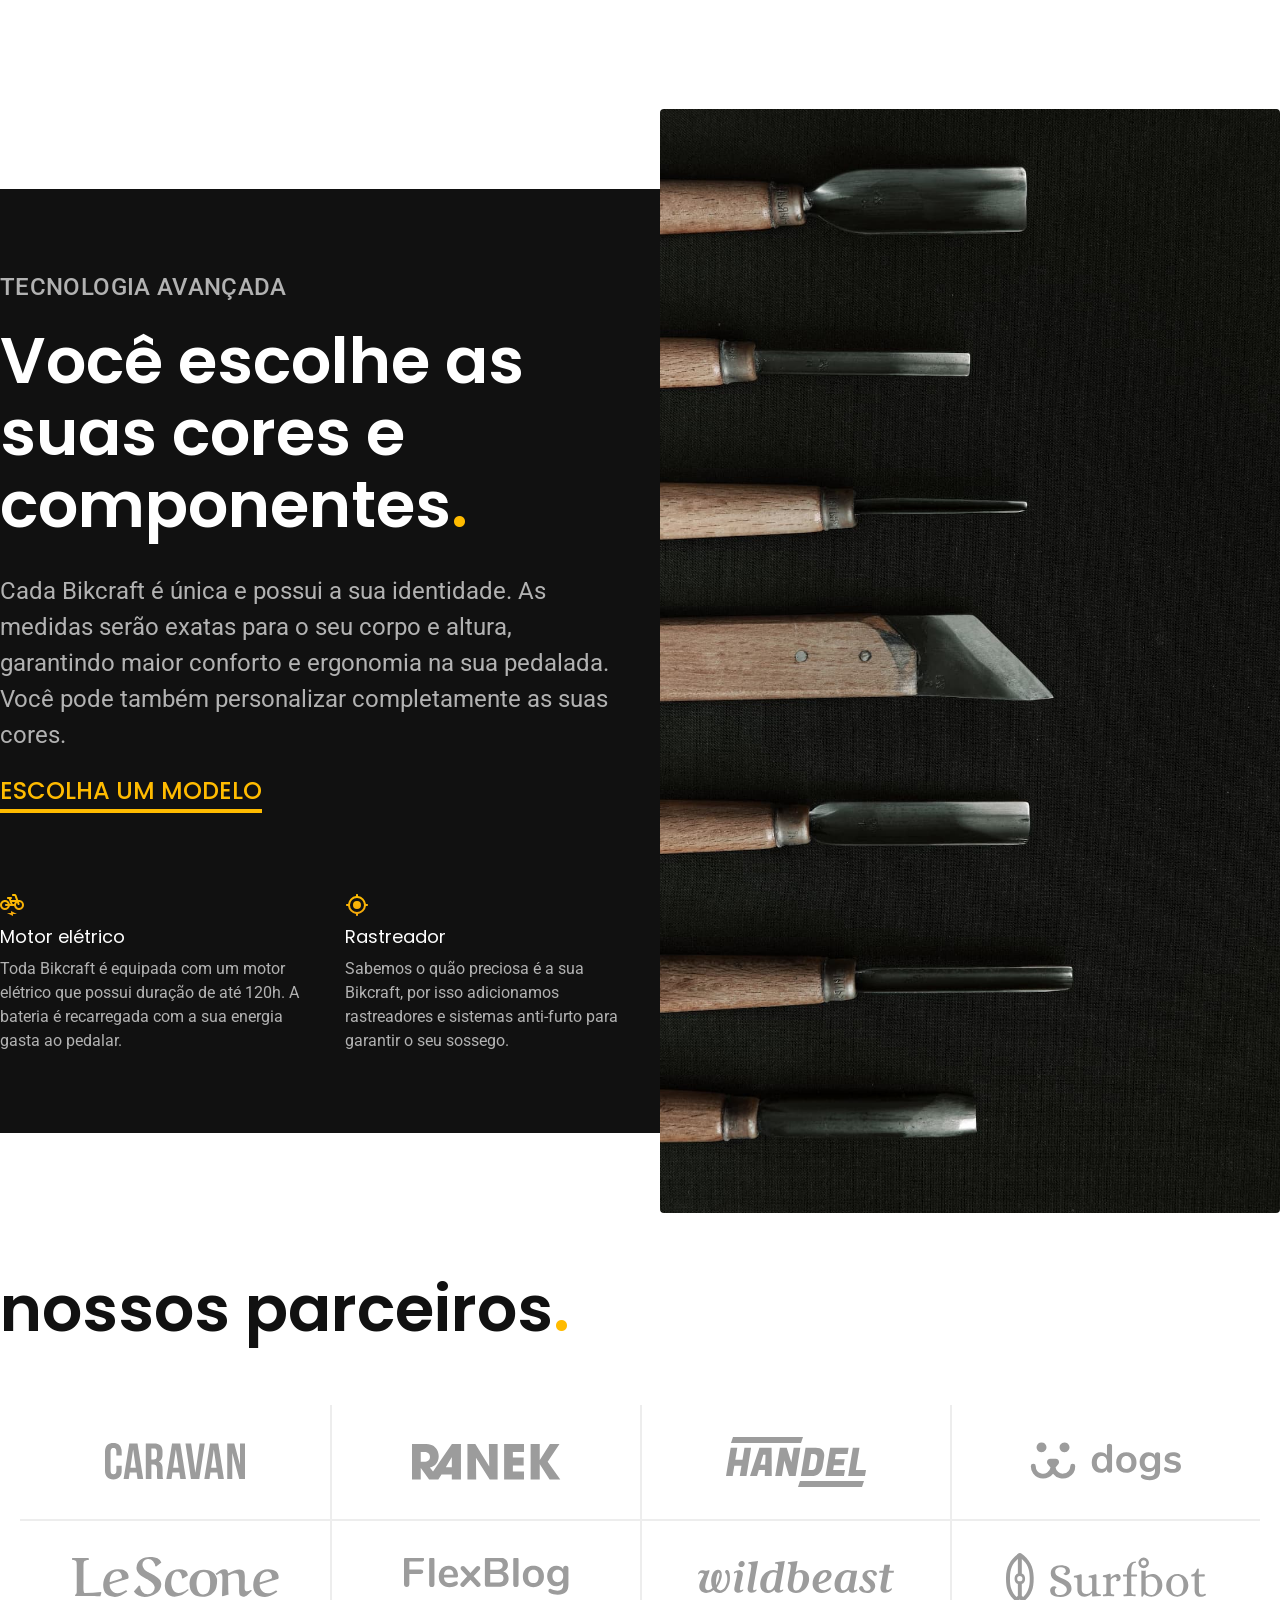
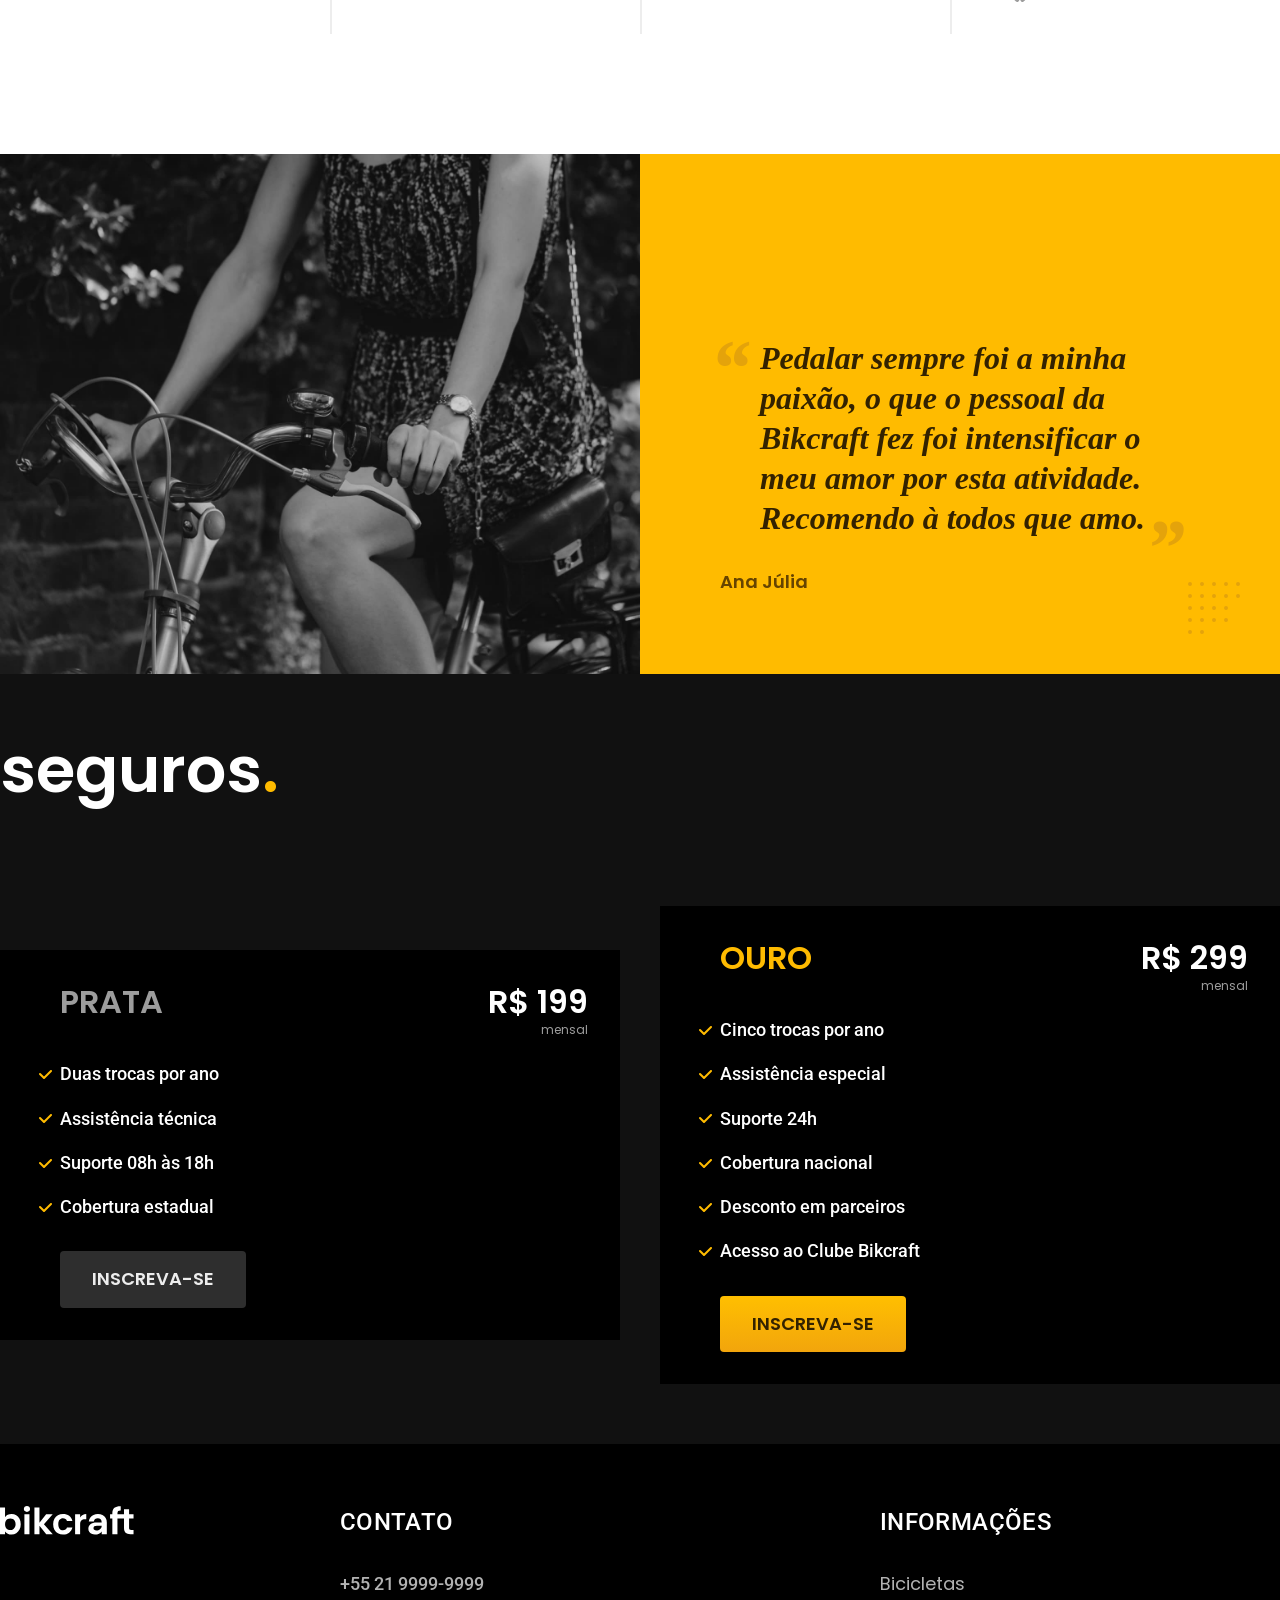
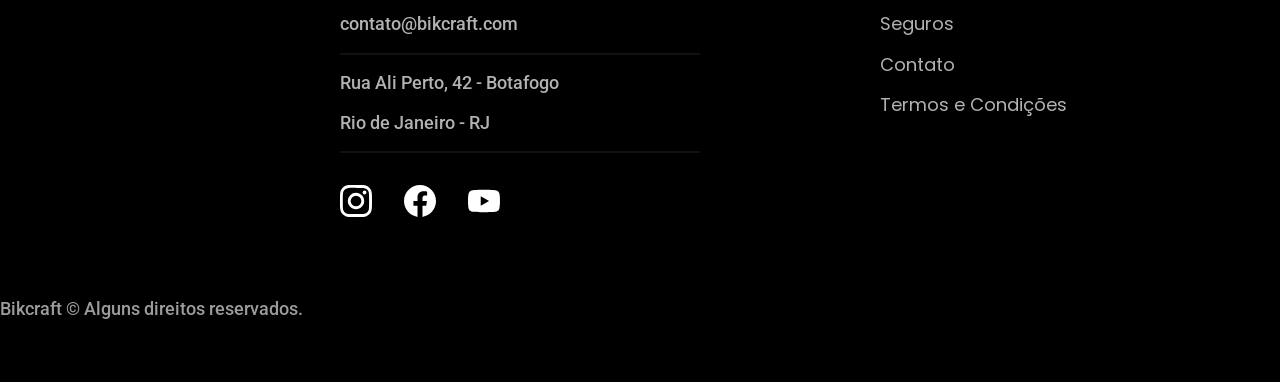
==== commit 91efc59e: "Footer" ====
--- a/index.html
+++ b/index.html
@@ -157,6 +157,44 @@
             </div>
         </div>
     </article>
+
+    <footer class="footer-bg">
+        <div class="footer container">
+            <img src="./img/bikcraft.svg" width="136" height="32" alt="Bikcraft">
+            <div class="footer-contato">
+                <h3 class="font-2-l-b cor-0">Contato</h3>
+                <ul class="font-2-m cor-5">
+                    <li><a href="tel:+552199999999">+55 21 9999-9999</a></li>
+                    <li><a href="mailto:contato@bikcraft.com">contato@bikcraft.com</a></li>
+                    <li>Rua Ali Perto, 42 - Botafogo</li>
+                    <li>Rio de Janeiro - RJ</li>
+                </ul>
+                <div class="footer-redes">
+                    <a href="./">
+                        <img src="./img/redes/instagram.svg" width="32" height="32" alt="Instagram">
+                    </a>
+                    <a href="./">
+                        <img src="./img/redes/facebook.svg" width="32" height="32" alt="Facebook">
+                    </a>
+                    <a href="./">
+                        <img src="./img/redes/youtube.svg" width="32" height="32" alt="Youtube">
+                    </a>
+                </div>
+            </div>
+            <div class="footer-informacoes">
+                <h3 class="font-2-l-b cor-0">Informações</h3>
+                <nav>
+                    <ul class="font-1-m cor-5">
+                        <li><a href="./bicicletas.html">Bicicletas</a></li>
+                        <li><a href="./seguros.html">Seguros</a></li>
+                        <li><a href="./contato.html">Contato</a></li>
+                        <li><a href="./termos.html">Termos e Condições</a></li>
+                    </ul>
+                </nav>
+            </div>
+            <p class="footer-copy font-2-m cor-6">Bikcraft © Alguns direitos reservados.</p>
+        </div>
+    </footer>
 </body>
 
 
--- a/css/style.css
+++ b/css/style.css
@@ -3,6 +3,7 @@
 @import "./utilidades/cores.css";
 
 @import "./global/header.css";
+@import "./global/footer.css";
 
 /* Utilitários */
 @import "./utilidades/componentes.css";
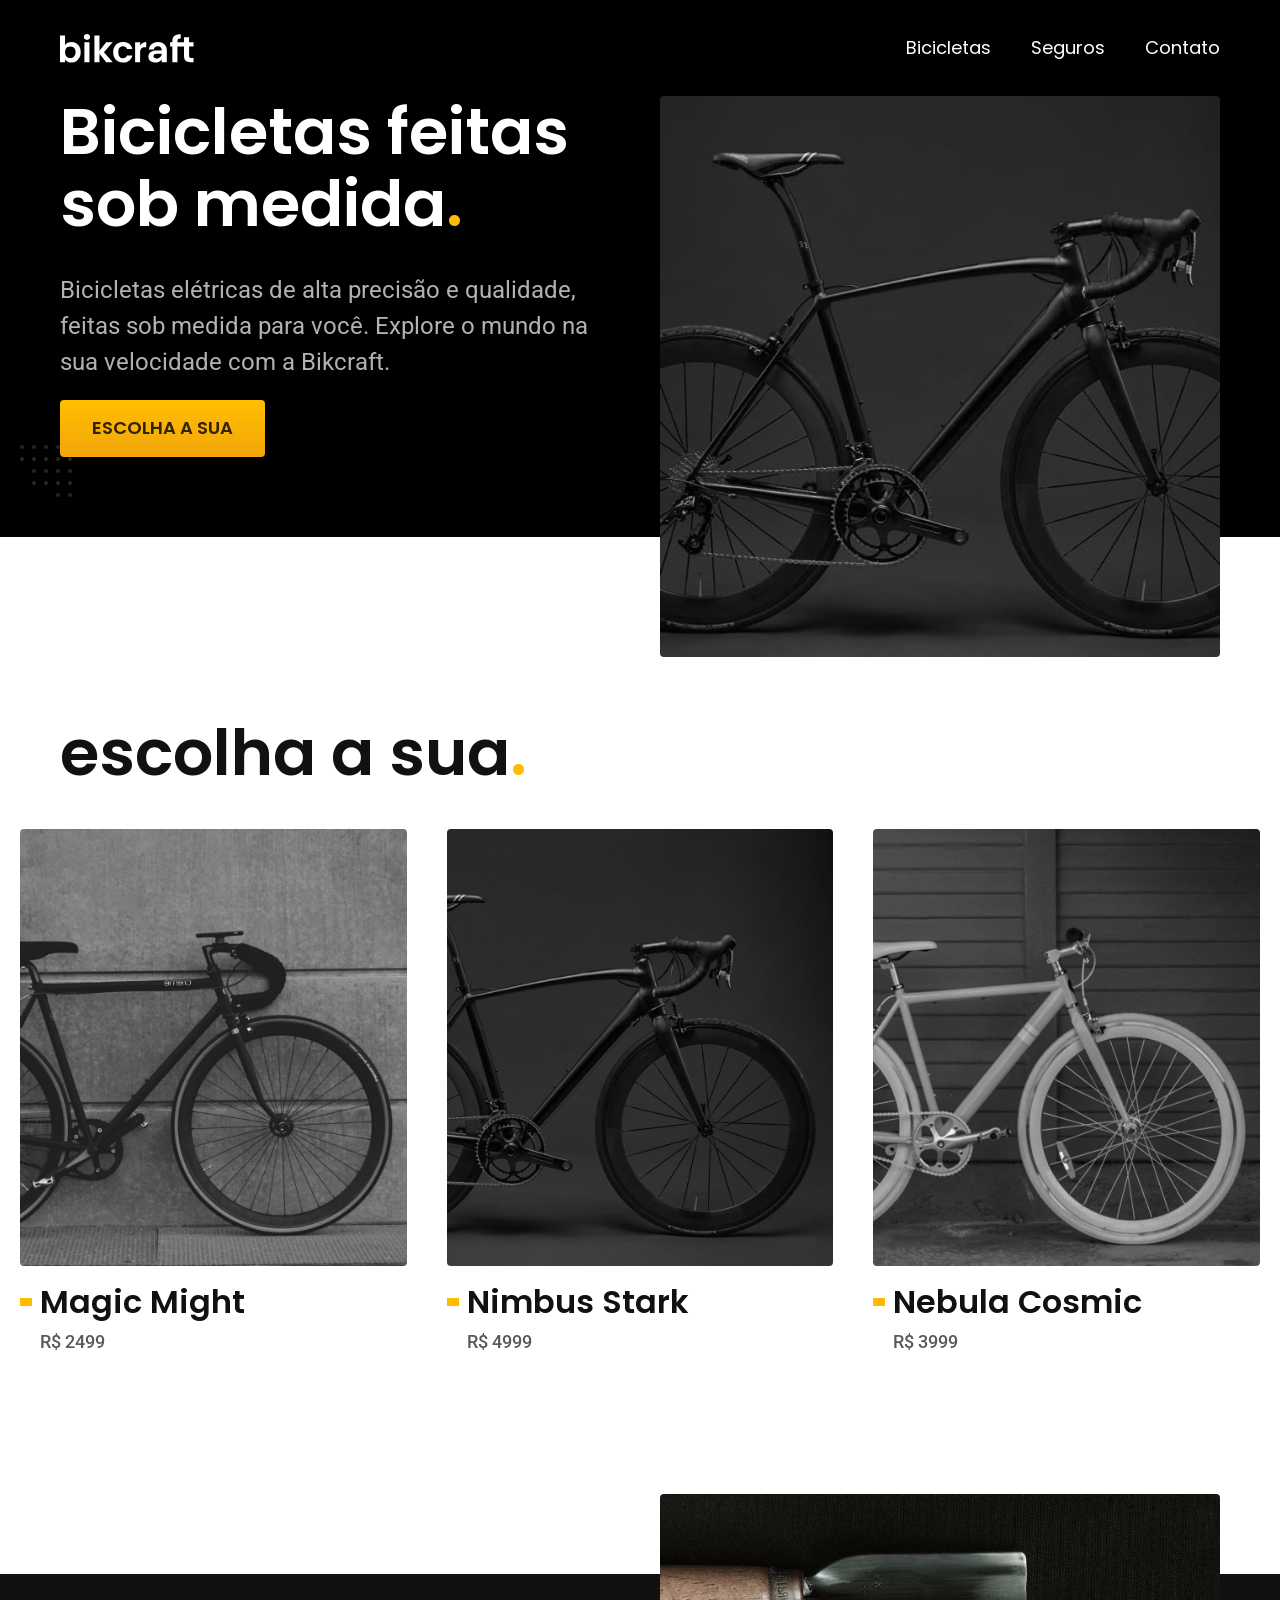
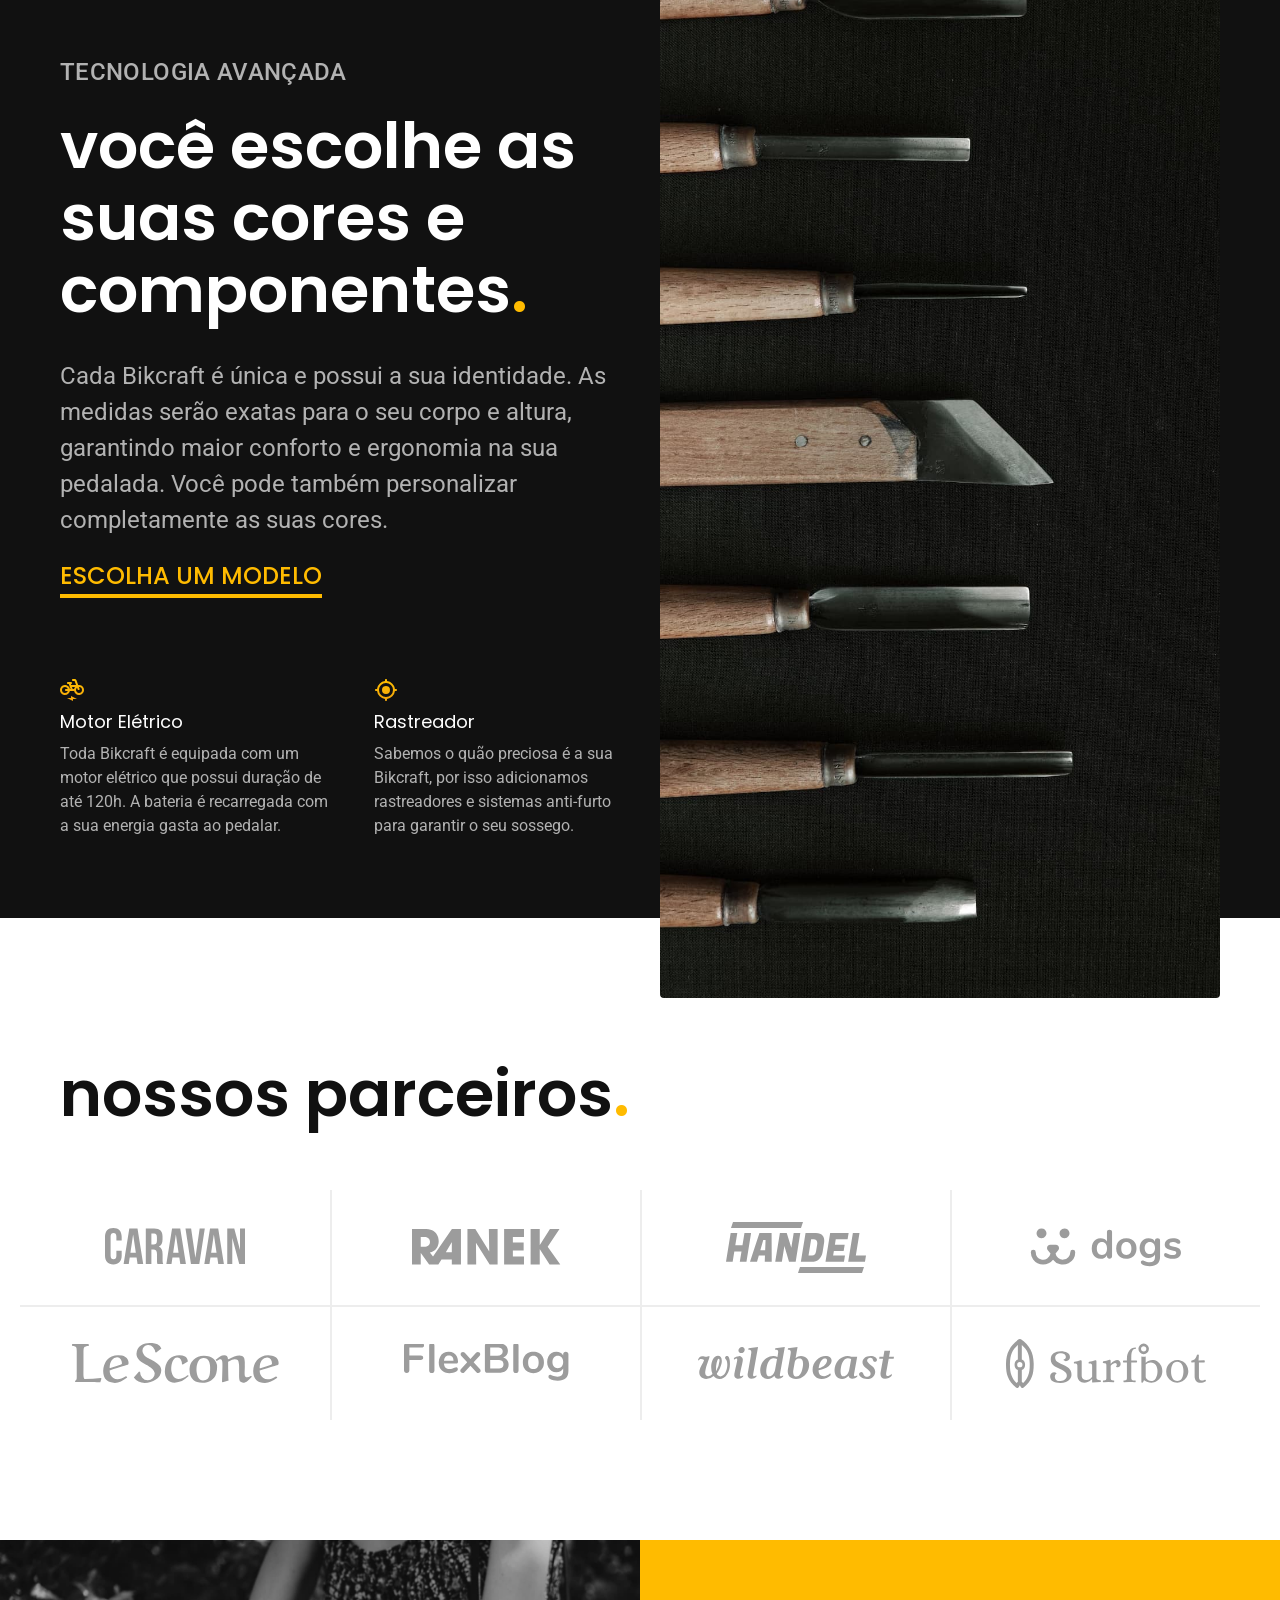
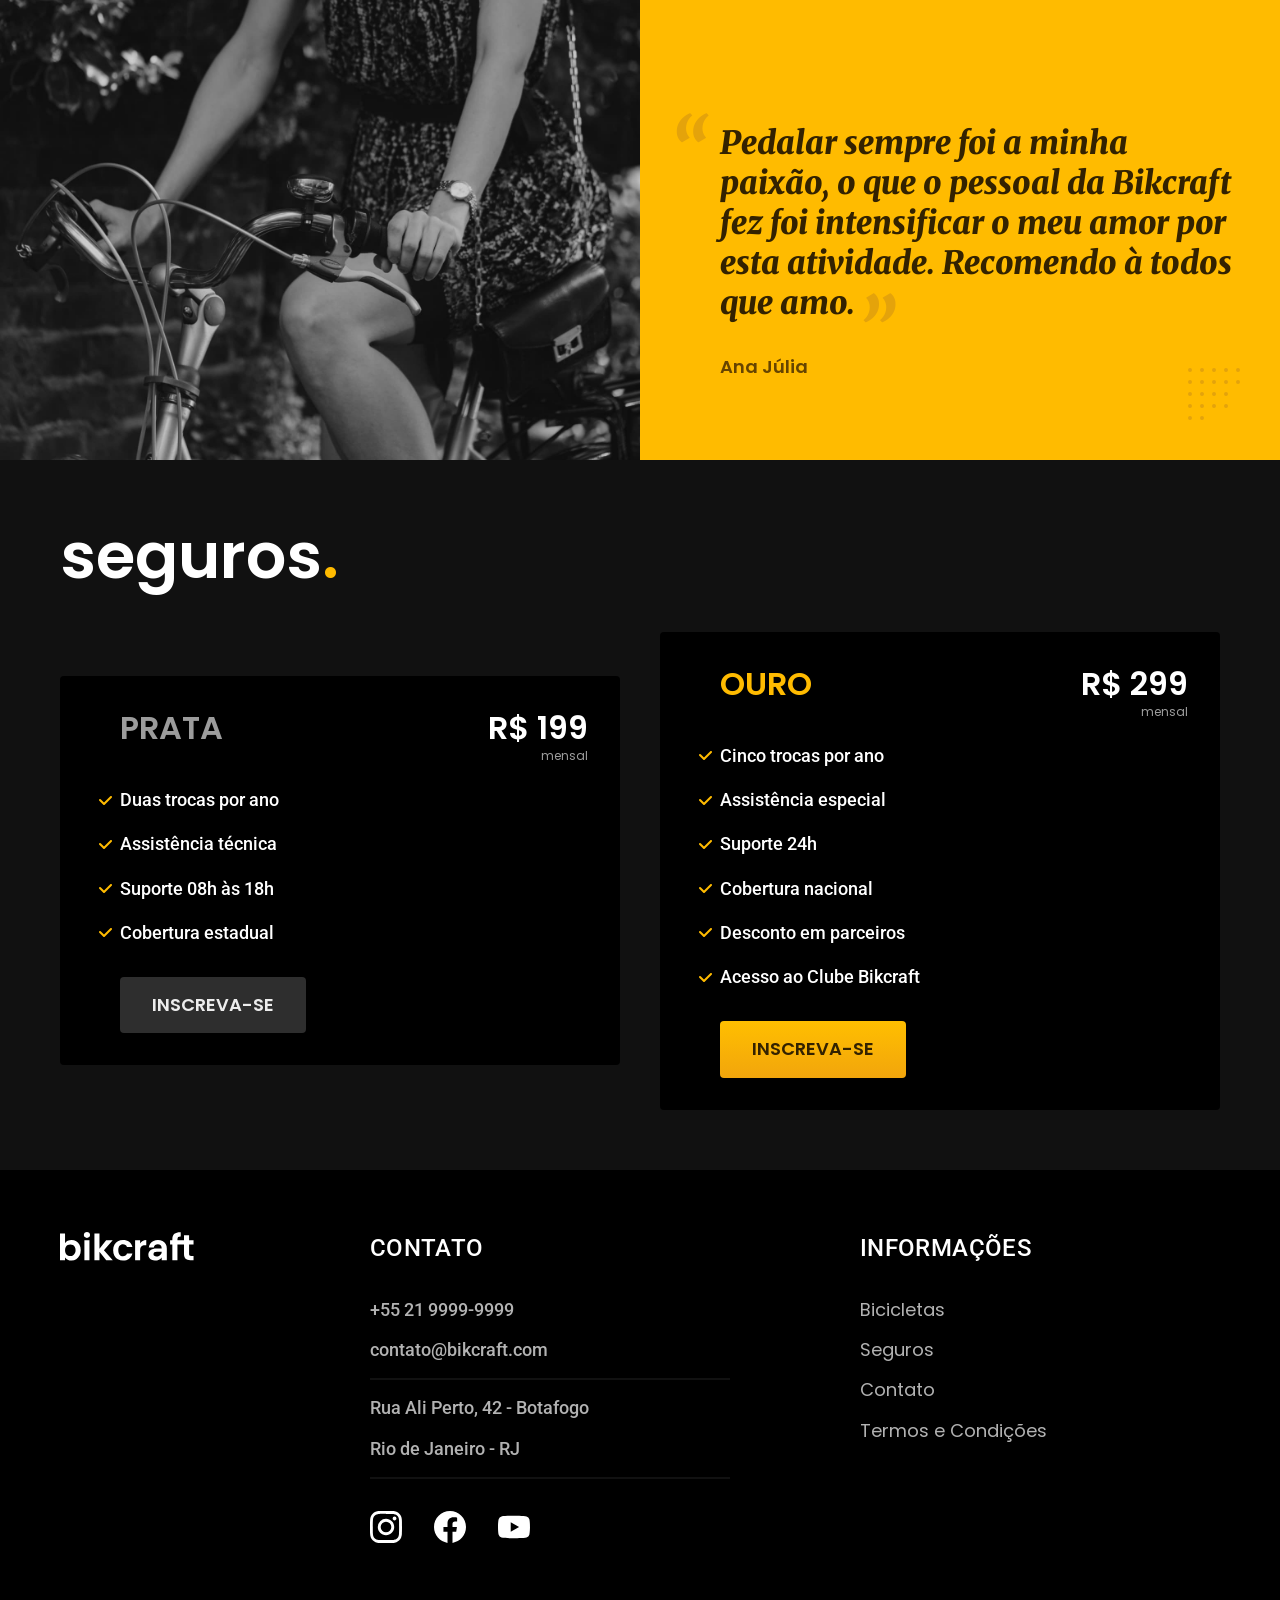
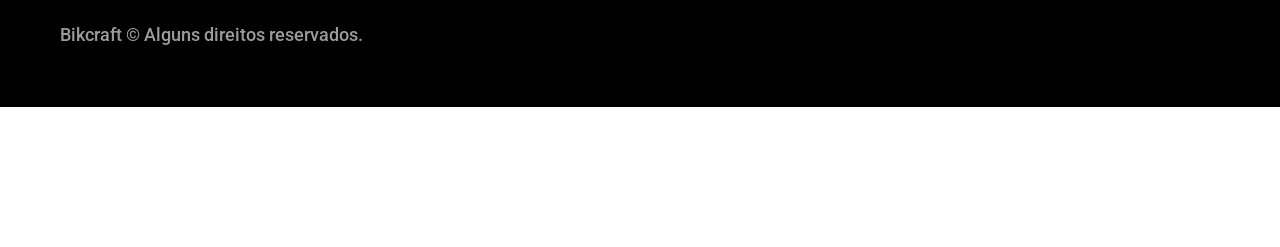
==== commit 8c120e73: "Otimizações" ====
--- a/index.html
+++ b/index.html
@@ -1,26 +1,31 @@
 <!DOCTYPE html>
-
 <html lang="pt-br">
 
 <head>
     <meta charset="UTF-8">
     <meta name="viewport" content="width=device-width, initial-scale=1.0">
+
     <title>Bikcraft - Bicicletas Elétricas</title>
     <meta name="description" content="Bicicletas elétricas de alta precisão e qualidade, feitas sob medida para o cliente. Explore o mundo na sua velocidade com a Bikcraft.">
 
+    <link rel="shortcut icon" href="public/favicon.svg" type="image/x-icon">
+    <link rel="preload" href="./css/style.css" as="style">
     <link rel="stylesheet" href="./css/style.css">
+
+    <script>document.documentElement.classList.add('js');</script>
 
     <link rel="preconnect" href="https://fonts.googleapis.com">
     <link rel="preconnect" href="https://fonts.gstatic.com" crossorigin>
-    <link href="https://fonts.googleapis.com/css2?family=Poppins:wght@400;600&family=Roboto:ital,wght@0,100..900;1,100..900&display=swap" rel="stylesheet">
+    <link href="https://fonts.googleapis.com/css2?family=Merriweather:ital,wght@1,900&family=Poppins:wght@400;600&family=Roboto:wght@400;500&display=swap" rel="stylesheet">
 </head>
 
 <body>
     <header class="header-bg">
-        <div class="header">
+        <div class="header container">
             <a href="./">
-                <img src="./img/bikcraft.svg" alt="Bikcraft">
+                <img src="./img/bikcraft.svg" width="136" height="32" alt="Bikcraft">
             </a>
+
             <nav aria-label="primaria">
                 <ul class="header-menu font-1-m cor-0">
                     <li><a href="./bicicletas.html">Bicicletas</a></li>
@@ -32,43 +37,42 @@
     </header>
 
     <main class="introducao-bg">
-        <div class="introducao">
+        <div class="introducao container">
             <div class="introducao-conteudo">
-                <h1 class="font-1-xxl cor-0">Bicicletas feitas sob medida<span class="cor-p1">.</span></h1>
-                <p class="font-2-l cor-5">Bicicletas elétricas de alta precisão e qualidade, feitas sob medida para você. Explore o mundo na sua velocidade com a Bikcraft.</p>
-                <a class="botao" href="./bicicletas.html">Escolha a sua</a>
-            </div>
-            <div>
-                <img src="./img/fotos/introducao.jpg" alt="Bicicleta elétrica preta">
-            </div>
-
-        </div>
-
+                <h1 class="font-1-xxl cor-0 fadeInDown" data-anime="200">Bicicletas feitas sob medida<span class="cor-p1">.</span></h1>
+                <p class="font-2-l cor-5 fadeInDown" data-anime="400">Bicicletas elétricas de alta precisão e qualidade, feitas sob medida para você. Explore o mundo na sua velocidade com a Bikcraft.</p>
+                <a class="botao fadeInDown" data-anime="600" href="./bicicletas.html">Escolha a sua</a>
+            </div>
+            <picture data-anime="800" class="fadeInDown">
+                <source media="(max-width: 800px)" srcset="./img/bicicletas/nimbus.jpg">
+                <img src="./img/fotos/introducao.jpg" width="1280" height="1600" alt="Bicicleta elétrica preta.">
+            </picture>
+        </div>
     </main>
 
     <article class="bicicletas-lista">
-        <h2 class="font-1-xxl">escolha a sua<span class="cor-p1">.</span></h2>
+        <h2 class="container font-1-xxl">escolha a sua<span class="cor-p1">.</span></h2>
 
         <ul>
             <li>
                 <a href="./bicicletas/magic.html">
-                    <img src="/img/bicicletas/magic-home.jpg" alt="Bicicleta preta">
+                    <img src="./img/bicicletas/magic-home.jpg" alt="Bicicleta preta" width="920" height="1040">
                     <h3 class="font-1-xl">Magic Might</h3>
-                    <span class="font-2-m">R$ 2499</span>
+                    <span class="font-2-m cor-8">R$ 2499</span>
                 </a>
             </li>
             <li>
                 <a href="./bicicletas/nimbus.html">
-                    <img src="/img/bicicletas/nimbus-home.jpg" alt="Bicicleta preta">
+                    <img src="./img/bicicletas/nimbus-home.jpg" alt="Bicicleta preta" width="920" height="1040">
                     <h3 class="font-1-xl">Nimbus Stark</h3>
-                    <span class="font-2-m">R$ 4999</span>
+                    <span class="font-2-m cor-8">R$ 4999</span>
                 </a>
             </li>
             <li>
                 <a href="./bicicletas/nebula.html">
-                    <img src="/img/bicicletas/nebula-home.jpg" alt="Bicicleta preta">
+                    <img src="./img/bicicletas/nebula-home.jpg" alt="Bicicleta preta" width="920" height="1040">
                     <h3 class="font-1-xl">Nebula Cosmic</h3>
-                    <span class="font-2-m">R$ 3999</span>
+                    <span class="font-2-m cor-8">R$ 3999</span>
                 </a>
             </li>
         </ul>
@@ -78,24 +82,24 @@
         <div class="tecnologia container">
             <div class="tecnologia-conteudo">
                 <span class="font-2-l-b cor-5">Tecnologia Avançada</span>
-                <h2 class="font-1-xxl cor-0">Você escolhe as suas cores e componentes<span class="cor-p1">.</span></h2>
+                <h2 class="font-1-xxl cor-0">você escolhe as suas cores e componentes<span class="cor-p1">.</span></h2>
                 <p class="font-2-l cor-5">Cada Bikcraft é única e possui a sua identidade. As medidas serão exatas para o seu corpo e altura, garantindo maior conforto e ergonomia na sua pedalada. Você pode também personalizar completamente as suas cores.</p>
                 <a class="link" href="./bicicletas.html">Escolha um modelo</a>
                 <div class="tecnologia-vantagens">
                     <div>
-                        <img src="./img/icones/eletrica.svg" alt="">
-                        <h3 class="font-1-m cor-0">Motor elétrico</h3>
+                        <img src="./img/icones/eletrica.svg" width="24" height="24" alt="">
+                        <h3 class="font-1-m cor-0">Motor Elétrico</h3>
                         <p class="font-2-s cor-5">Toda Bikcraft é equipada com um motor elétrico que possui duração de até 120h. A bateria é recarregada com a sua energia gasta ao pedalar.</p>
                     </div>
                     <div>
-                        <img src="./img/icones/rastreador.svg" alt="">
+                        <img src="./img/icones/rastreador.svg" width="24" height="24" alt="">
                         <h3 class="font-1-m cor-0">Rastreador</h3>
                         <p class="font-2-s cor-5">Sabemos o quão preciosa é a sua Bikcraft, por isso adicionamos rastreadores e sistemas anti-furto para garantir o seu sossego.</p>
                     </div>
                 </div>
             </div>
             <div class="tecnologia-imagem">
-                <img src="./img/fotos/tecnologia.jpg" alt="">
+                <img src="./img/fotos/tecnologia.jpg" width="1200" height="1920" alt="">
             </div>
         </div>
     </article>
@@ -195,7 +199,9 @@
             <p class="footer-copy font-2-m cor-6">Bikcraft © Alguns direitos reservados.</p>
         </div>
     </footer>
+
+    <script src="./js/plugins/simple-anime.js" type="module"></script>
+    <script src="./js/script.js" type="module"></script>
 </body>
 
-
 </html>
--- a/css/style.css
+++ b/css/style.css
@@ -5,16 +5,35 @@
 @import "./global/header.css";
 @import "./global/footer.css";
 
-/* Utilitários */
+/* Utilidades */
 @import "./utilidades/componentes.css";
+@import "./utilidades/formulario.css";
 
 /* Home */
 @import "./home/introducao.css";
 @import "./home/tecnologia.css";
 @import "./home/parceiros.css";
 @import "./home/depoimento.css";
+
 /* Bicicletas */
 @import "./bicicletas/bicicletas-lista.css";
+@import "./bicicletas/bicicletas.css";
+
+/* Bicicleta */
+@import "./bicicleta/bicicleta.css";
+@import "./bicicleta/seguro.css";
 
 /* Seguros */
-@import "./seguros/seguros.css";+@import "./seguros/seguros.css";
+@import "./seguros/vantagens.css";
+@import "./seguros/perguntas.css";
+
+/* Contato */
+@import "./contato/contato.css";
+@import "./contato/loja.css";
+
+/* Orçamento */
+@import "./orcamento/orcamento.css";
+
+/* Termos */
+@import "./termos/termos.css";
--- a/css/style.css
+++ b/css/style.css
@@ -5,16 +5,35 @@
 @import "./global/header.css";
 @import "./global/footer.css";
 
-/* Utilitários */
+/* Utilidades */
 @import "./utilidades/componentes.css";
+@import "./utilidades/formulario.css";
 
 /* Home */
 @import "./home/introducao.css";
 @import "./home/tecnologia.css";
 @import "./home/parceiros.css";
 @import "./home/depoimento.css";
+
 /* Bicicletas */
 @import "./bicicletas/bicicletas-lista.css";
+@import "./bicicletas/bicicletas.css";
+
+/* Bicicleta */
+@import "./bicicleta/bicicleta.css";
+@import "./bicicleta/seguro.css";
 
 /* Seguros */
-@import "./seguros/seguros.css";+@import "./seguros/seguros.css";
+@import "./seguros/vantagens.css";
+@import "./seguros/perguntas.css";
+
+/* Contato */
+@import "./contato/contato.css";
+@import "./contato/loja.css";
+
+/* Orçamento */
+@import "./orcamento/orcamento.css";
+
+/* Termos */
+@import "./termos/termos.css";
